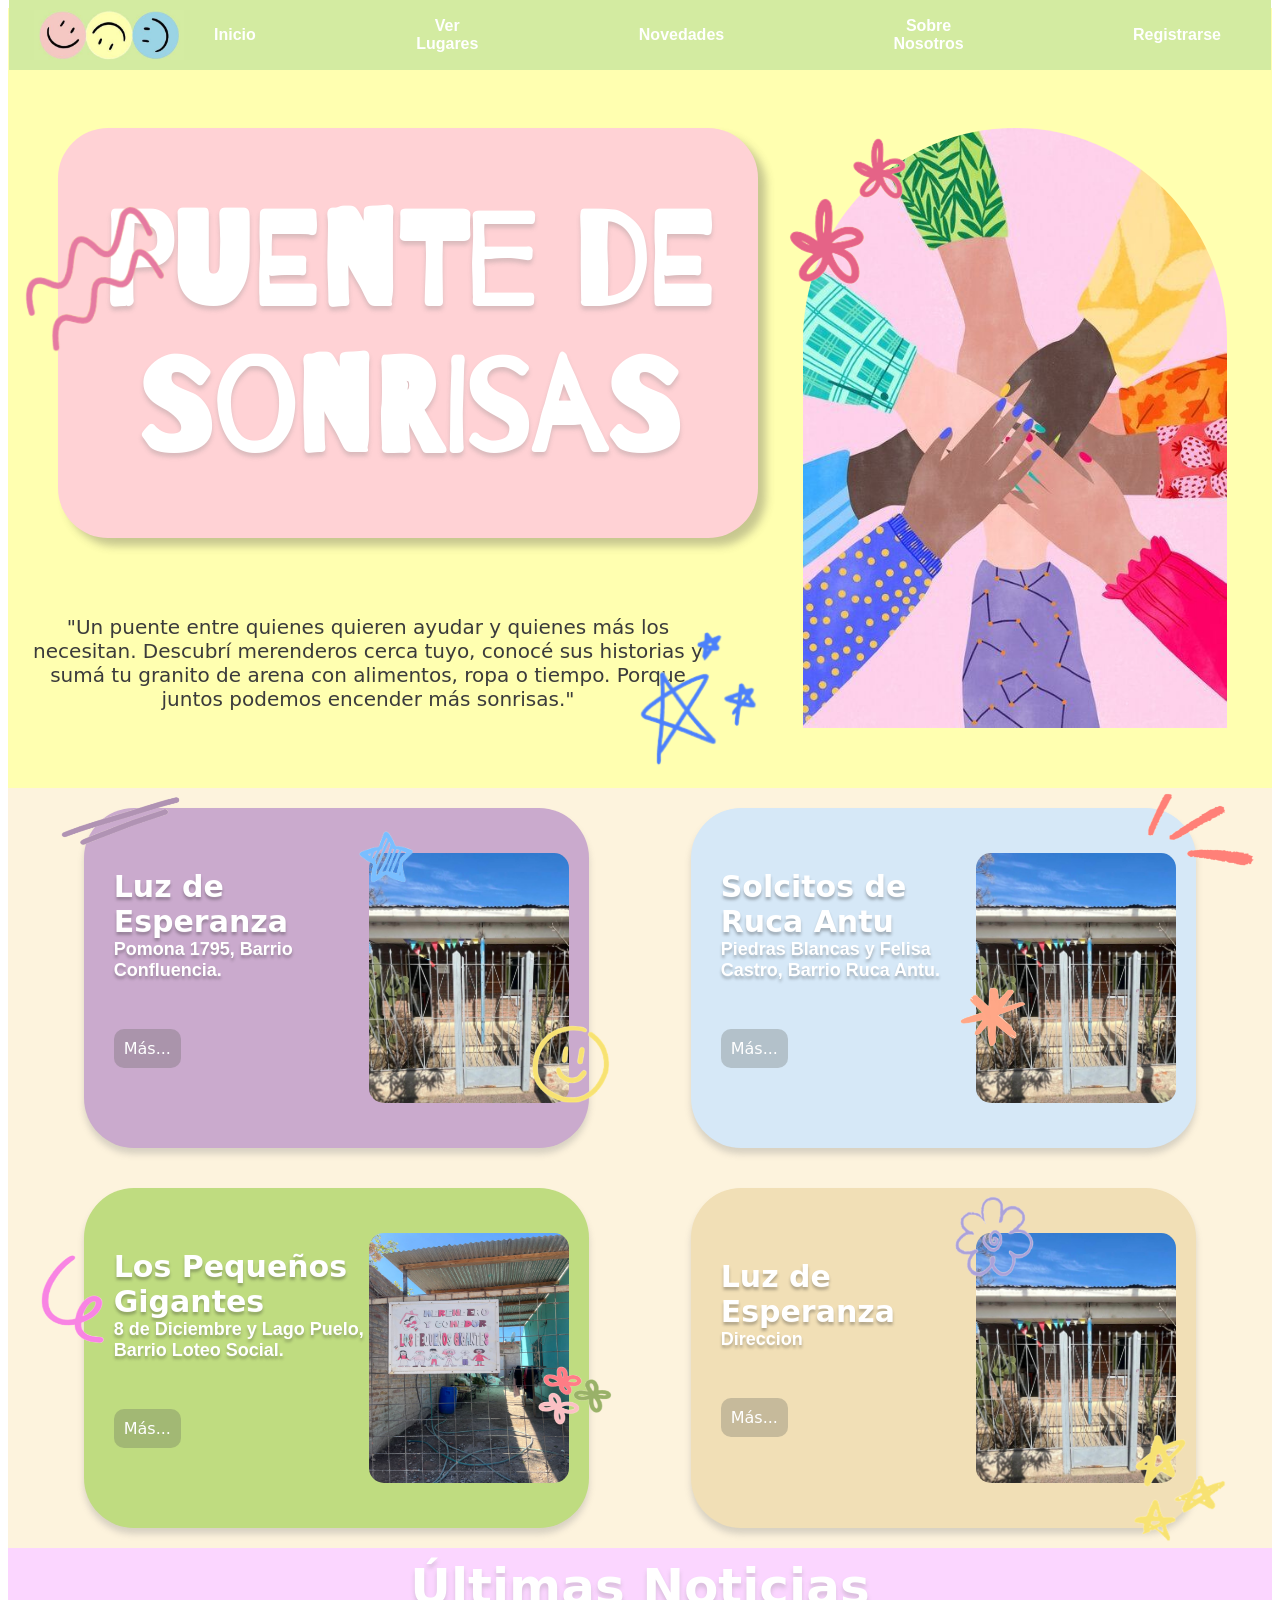
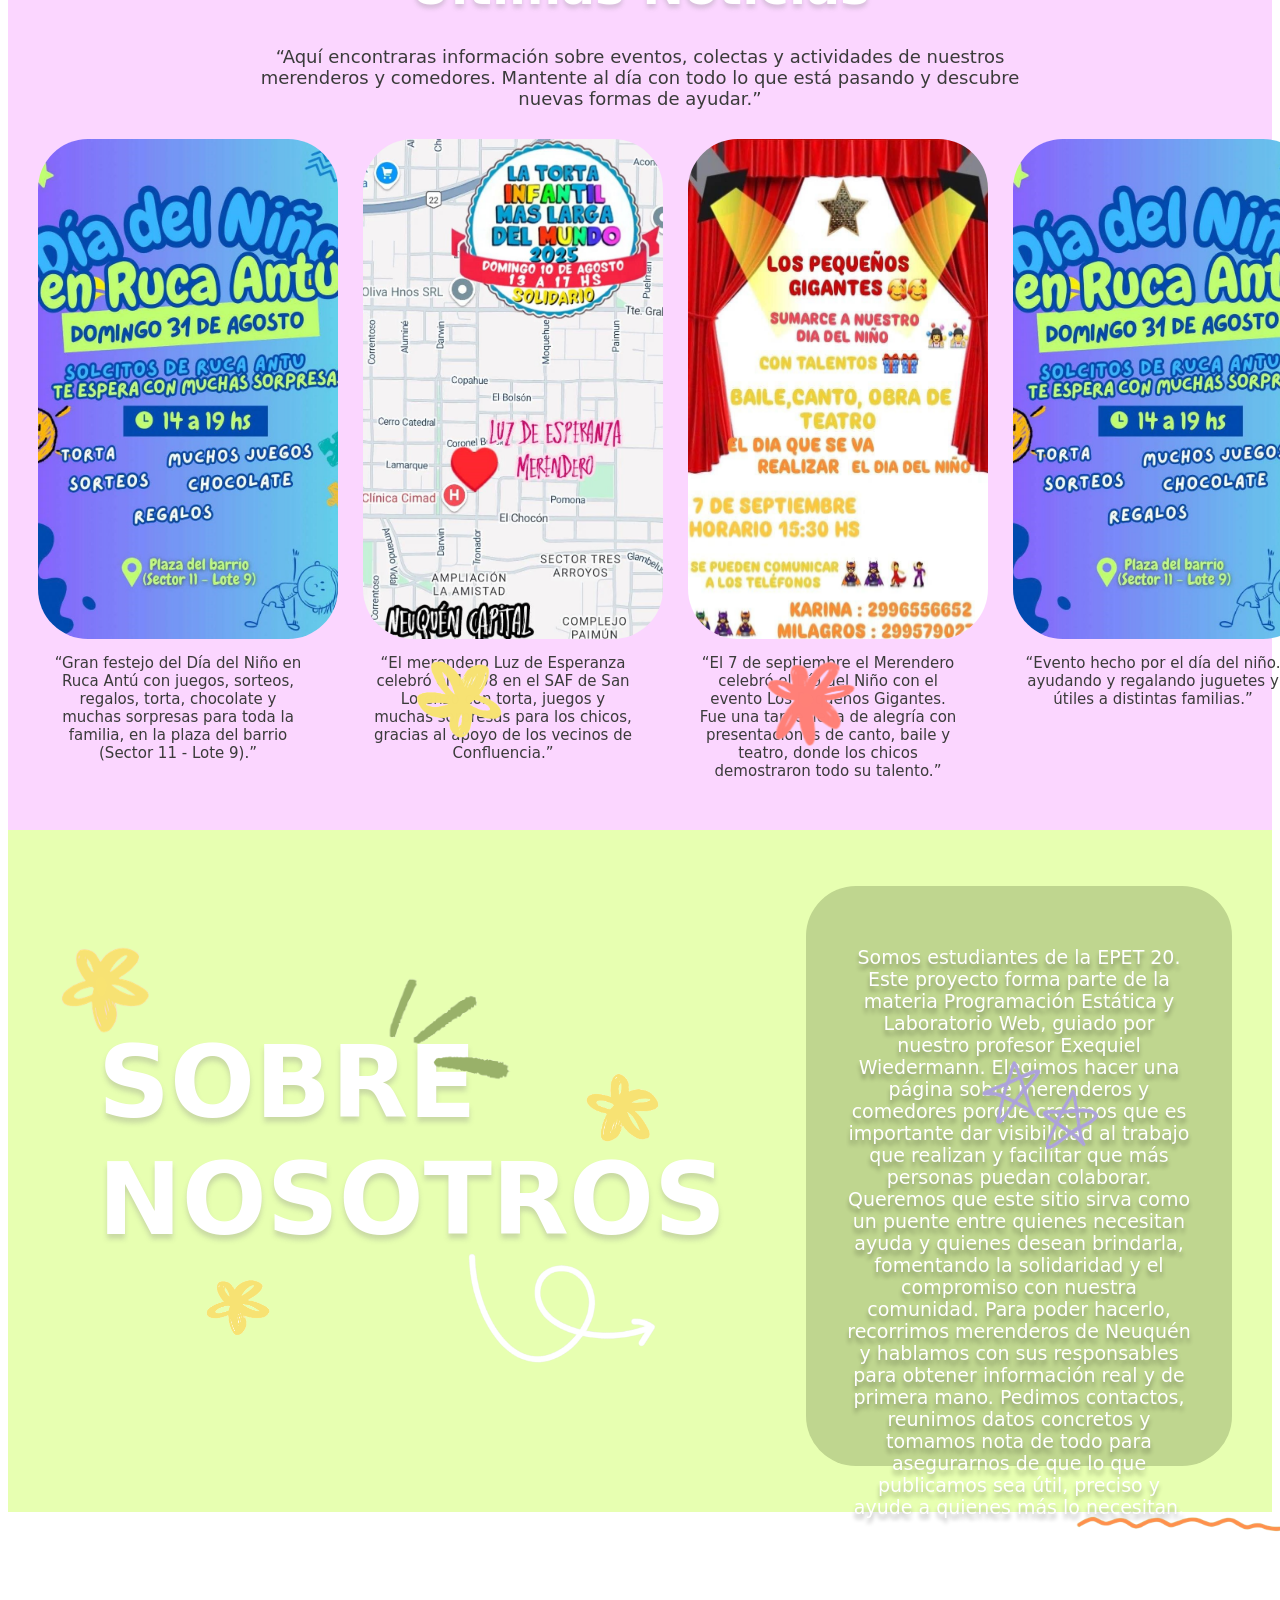
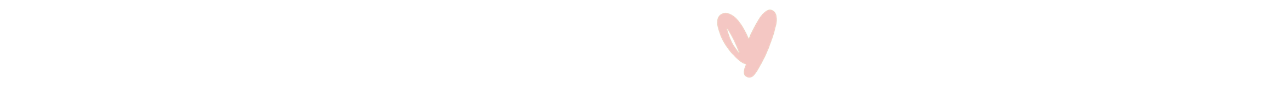
==== Index.html @ 40b87038 "Arreglo MERGING" ====
<html>
    <head>
        <title>Puente De Sonrisas</title>
        <link rel="stylesheet" href="Css/Inicio.css">
        <link href="https://fonts.googleapis.com/css2?family=Barrio&display=swap" rel="stylesheet">
    </head>
    <body>
        <section id="Fondo1"> 
                <div>
                    <img src="Imagenes/Icono_inicio_onda-rosa.png" class="deco1inicio">
                    <img src="Imagenes/Icono_inicio_estrellas-Azul.png" class="deco2inicio">
                    <img src="Imagenes/Icono_inicio_flores-Rosa.png" class="deco3inicio">
                    <img src="Imagenes/Icono_inicio_Sol.png" class="deco4inicio">
                </div>
                <div class="barranav">
                    <div class="logo"><img src="Imagenes/icono_inicio_01.jpg" alt="logo" width="150px" height="50px"></div>
                        <div class="barraLinks">
                            <a href="#Fondo1">Inicio</a>
                            <a href="#Fondo2">Ver Lugares</a>
                            <a href="#Fondo3">Novedades</a>
                            <a href="#Fondo4">Sobre Nosotros</a>
                            <a href="">Registrarse</a>
                        </div>
                </div>

                <div class="fila">
                    <div class="Columna">
                        <div class="Titulo">
                            <h1 id="Titulo">Puente de Sonrisas</h1>
                        </div>
                        <div class="DescripcionI">
                            <p id="ParrafoI">
                                "Un puente entre quienes quieren ayudar y 
                                quienes más los necesitan. Descubrí merenderos 
                                cerca tuyo, conocé sus historias y sumá tu granito de 
                                arena con alimentos, ropa o tiempo. Porque juntos podemos 
                                encender más sonrisas."  
                            </p>
                        </div>
                    </div>
                    <div class="Manos">
                        <img src="Imagenes/Img_inicio-inicio.jpg" id="InicioImg"/>
                    </div>
                </div>
            </div>
        </section>
        <section id="Fondo2">
                <img src="Imagenes/Icono_inicio_flores-Tricolor.png" id="imgCuatroflores" height="150" width="180">
                <img src="Imagenes/Icono_inicio_flor-Violeta.png" id="imgFlor" height="150" width="190">
                <img src="Imagenes/Icono_inicio_Pestaña-Rosa.png" id="imgPestaña" height="150" width="190">
                <img src="Imagenes/Icono_inicio_Rulo.png" id="imgRulo" height="150" width="190">
                <img src="Imagenes/Icono_inicio_estrellas-Amarilla.png" id="imgEstrellas" height="150" width="190">
                <img src="Imagenes/Icono_inicio_rayas-Lila.png" id="imgRayitas"  height="150" width="180">
                <img src="Imagenes/Icono_inicio_carita.png" id="imgCarita" height="150" width="200">
                <img src="Imagenes/Icono_inicio_estrella-Azul.png" id="imgEstrella" height="100" width="130">
                <img src="Imagenes/Icono_inicio_asterisco-Rosa.png" id="imgAsterisco"  height="150" width="150">
                <div class="filaA">
                    <div class="caja1">
                        <div class="texto">
                            <div class="TextVL">
                                <h2>Luz de Esperanza</h2>
                                <h3>Pomona 1795, Barrio Confluencia.</h3></br>
                            </div>
                            <div class="Btn">
                                <a href="Merendero1.html" class="BtnMas">Más...</a>
                            </div>
                        </div>

                        <div class="imagen1">
                            <img src="Imagenes/Img_Merendero1-inicio.jpg" class="ImgIn">
                        </div>
                    </div>
                    
                    <div class="caja2">
                        <div class="texto">
                            <div class="TextVL">
                                <h2>Solcitos de Ruca Antu</h2>
                                <h3>Piedras Blancas y Felisa Castro, Barrio Ruca Antu.</h3></br>
                            </div>
                            <div class="Btn">
                                <a href="Merendero2.html" class="BtnMas">Más...</a>
                            </div>
                        </div>

                        <div class="imagen2">
                            <img src="Imagenes/Img_Merendero1-inicio.jpg" class="ImgIn">
                        </div>
                    </div>
                </div>
                <div class="filaB">
                    <div class="caja3">
                        <div class="texto">
                            <div class="TextVL">
                                <h2>Los Pequeños Gigantes</h2>
                                <h3>8 de Diciembre y Lago Puelo, Barrio Loteo Social.</h3></br>
                            </div>
                            <div class="Btn">
                                <a href="Merendero3.html" class="BtnMas">Más...</a>
                            </div>
                        </div>
                        <div class="imagen3">
                            <img src="Imagenes/Img_Merendero3-inicio.jpg" class="ImgIn">
                        </div>
                    </div>
                    <div class="caja4">
                        <div class="texto">
                            <div class="TextVL">
                                <h2>Luz de Esperanza</h2>
                                <h3>Direccion</h3></br>
                            </div>
                            <div class="Btn">
                                <a href="Merendero4.html" class="BtnMas">Más...</a>
                            </div>
                        </div>
                        <div class="imagen4">
                            <img src="Imagenes/Img_Merendero1-inicio.jpg" class="ImgIn">
                        </div>
                    </div>
                </div>
            </div>
        </section>
        <section id="Fondo3">
            <div class="fondoC">
                <div>
                    <img src="Imagenes/Icono_inicio_flor-Amarilla-03.png" class="deco1NV">
                    <img src="Imagenes/Icono_inicio_flor-Rosa.png" class="deco2NV">
                </div>
                <div>
                    <h2 class="tituloC">Últimas Noticias</h2>
                </div>
                <div>
                    <p class="parrafoC">
                        “Aquí encontraras información sobre eventos, colectas y actividades
                        de nuestros merenderos y comedores. Mantente al día con todo lo que
                        está pasando y descubre nuevas formas de ayudar.”
                    </p>
                </div>
                <div class="galeriaNovedades">
                    <div>
                        <img src="Imagenes/Img_inicio_Noticias_01.jpg" class="novedadesImg">
                        <p class="descripNovedades">
                            “Gran festejo del Día del Niño en 
                            Ruca Antú con juegos, sorteos, regalos, 
                            torta, chocolate y muchas sorpresas para 
                            toda la familia, en la plaza del barrio 
                            (Sector 11 - Lote 9).”
                        </p>
                    </div>
                    <div>
                        <img src="Imagenes/Img_inicio_Noticia_02.jpg" class="novedadesImg">
                        <p class="descripNovedades">
                            “El merendero Luz de Esperanza celebró el 
                            10/08 en el SAF de San Lorenzo con torta, 
                            juegos y muchas sorpresas para los chicos, 
                            gracias al apoyo de los vecinos de Confluencia.”
                        </p>
                    </div>
                    <div>
                        <img src="Imagenes/Img_inicio_Noticia_03.jpg" class="novedadesImg">
                        <p class="descripNovedades">
                            “El 7 de septiembre el Merendero celebró el 
                            Día del Niño con el evento Los Pequeños Gigantes. 
                            Fue una tarde llena de alegría con presentaciones 
                            de canto, baile y teatro, donde los chicos 
                            demostraron todo su talento.”
                        </p>
                    </div>
                    <div>
                        <img src="Imagenes/Img_inicio_Noticias_01.jpg" class="novedadesImg">
                        <p class="descripNovedades">
                            “Evento hecho por el día del niño. 
                            ayudando y regalando juguetes y útiles a distintas familias.”
                        </p>
                    </div>
                </div>
            </div>
        </section>
        <section id="Fondo4">
            <div class="fondoD">     
                    <div>
                        <img src="Imagenes/Icono_inicio_Pestaña-Verde.png" class="decorativa1" height="100" width="100"/>
                        <img src="Imagenes/Icono_inicio_flor-Amarilla-02.png" class="decorativa2" height="90" width="90"/>
                        <img src="Imagenes/Icono_inicio_flor-Amarilla-04.png" class="decorativa3" height="100" width="100"/>
                        <h2 class="parrafoNosotros"> SOBRE NOSOTROS </h2>
                        <img src="Imagenes/Icono_inicio_flor-Amarilla.png" class="decorativa4" height="80" width="80"/>
                        <img src="Imagenes/Icono_inicio_flecha.png" class="decorativa5" height="200" width="200"/>


                    </div> 
                <div class="parrafoD"> 
                        <p class="parrafo">
                            Somos estudiantes de la EPET 20.
                            Este proyecto forma parte de la materia Programación Estática y Laboratorio Web,
                            guiado por nuestro profesor Exequiel Wiedermann.
                            Elegimos hacer una página sobre merenderos y comedores porque creemos que es importante dar visibilidad al trabajo que realizan y facilitar que más personas puedan colaborar. Queremos que este sitio sirva como un puente entre quienes necesitan ayuda y quienes desean brindarla, fomentando la solidaridad y el compromiso con nuestra comunidad.
                            Para poder hacerlo, recorrimos merenderos de Neuquén y hablamos con sus responsables para obtener información real y de primera mano. Pedimos contactos, reunimos datos concretos y tomamos nota de todo para asegurarnos de que lo que publicamos sea útil, preciso y ayude a quienes más lo necesitan.
                        </p>
                        <img src="Imagenes/Icono_inicio_onda-Naranja.png" class="decorativa7" height="90" width="90"/><!--enlace para agregar la línea naranja en formato img-->
                        <img src="Imagenes/Icono_inicio_estrellas-Lila.png" class="decorativa8" height="90" width="90"/><!--enlace para agregar una de las estrellas en formato img-->
                        <img src="Imagenes/Icono_inicio_corazon.png" class="decorativa9" height="90" width="90"/><!--enlace para agregar corazon en formato img-->

                </div>
            </div>
        </section>
        
    </body>
</html>
---- Css/Inicio.css ----
html{
    scroll-behavior: smooth;
}

/*Página 1*/
#fondo1{
    margin: auto;
    background-color:#FFFFB0;
    padding-top: 120px;
}

.barranav{
    background-color: rgb(211, 235, 161);
    display: flex;
    justify-content: space-between;
    padding: 10px 50px 10px 25px;
    margin-bottom: 30px;
 

    position:fixed;
    top: 0px;
    right: 9px;
    left: 9px;
    z-index: 100;
}

.barraLinks{
    display: flex;
    gap: 150px;
    align-items: center;
}

.barraLinks a{
    text-align: center;
    text-decoration: none;
    color: white;
    font-family:Arial, Helvetica, sans-serif;
    font-weight: bold;
}

.logo{
    padding-right: 30px;
}

.fila{
    display: flex;
}

.columna{
    display:grid;
    margin-bottom: 50px;
}

.Titulo{
    background-color: #ffd2d5;
    width:700px;
    height: 400px;
    border-radius: 50px;
    padding-top: 10px;
    display: flex;
    align-items: center;
    margin-left: 50px ;
    font-family: 'Barrio', cursive;
    box-shadow: 8px 8px 8px rgba(68, 68, 68, 0.3);
}

#Titulo{
    font-size: 130px;
    text-align:  center;
    color: white;
    text-shadow: 0 4px 4px rgba(134, 133, 133, 0.3);
}

#ParrafoI{
    font-size: 20px;
    width: 700px;
    margin-left: 10px ;
    padding-top: 50px;
    text-align: center;
    color: #3b3b3b;
    font-family: system-ui, -apple-system, BlinkMacSystemFont, 'Segoe UI', Roboto, Oxygen, Ubuntu, Cantarell, 'Open Sans', 'Helvetica Neue', sans-serif;
}

.Manos{
    margin: auto;
    margin-bottom: 60px;
}

#InicioImg{
    width: auto;
    height: 600px;
    border-radius: 500px 500px 0px 0px;
}


.deco1inicio{
    margin: 0 auto;
    position: absolute;
    bottom: 60%;
    right: 86%;
    width: 180px;
    height: 160px;
}

.deco2inicio{
    margin: 0 auto;
    position: absolute;
    top: 70%;
    left: 48%;
    width: 160px;
    height: 140px;
}

.deco3inicio{
    margin: 0 auto;
    position: absolute;
    left: 60%;
}

.deco4inicio{
    margin: 0 auto;
    position: absolute;
    top: 100%;
    left: 85%;
}

/*Página 2*/

#fondo2{
    margin: auto;
    position: relative;
    background-color:#fdf3dd;
}

.filaA,.filaB{
    margin: auto;
    display: flex;
    gap: 50px;
    padding:20px 50px 20px 50px;
    justify-content: center;
}

.caja1,.caja2,.caja3,.caja4{
    margin: auto;
    width: 40%;
    height: 300px;
    border-radius: 50px;
    display: flex;
    justify-content: space-between;
    align-items: center;
    padding: 20px;
    box-shadow: 0 6px 6px rgba(134, 133, 133, 0.3);
    transition: all 0.3s ease;
}

.caja1:hover,.caja2:hover,.caja3:hover,.caja4:hover{
    transform: scale(1.1)
}

.caja1{
    margin: auto;
    background-color: #CAAACD;
}
.caja2{
    margin: auto;
    background-color: #D6E8F7;
}
.caja3{
    margin: auto;
    background-color: #BFDC80;
}
.caja4{
    margin: auto;
    background-color: #F1DFB6;
}

.texto{
    margin: auto;
    font-size: 20px;
    color: white;
    text-align: left;
    padding-left: 10px;
}

.TextVL{
    margin: auto;
    padding-bottom: 35px;
    text-shadow: 0 3px 3px rgba(34, 34, 34, 0.3);
}

.BtnMas{
    margin: auto;
    background-color:#5b5e5548;
    border-radius: 10px;
    text-decoration: none;
    color: white;
    padding: 10px;
    font-family: system-ui, -apple-system, BlinkMacSystemFont, 'Segoe UI', Roboto, Oxygen, Ubuntu, Cantarell, 'Open Sans', 'Helvetica Neue', sans-serif;
    font-size: 16px;
    transition: box-shadow 0.3s ease;
}

.BtnMas:hover{
    box-shadow: 0px 4px 6px rgba(0, 0, 0, 0.4);
}

.Btn{
    margin: auto;
    padding-bottom: 30px;
}

.ImgIn{
    margin: auto;
    width: 200px;
    height: 250px;
    border-radius: 15px;
}

#imgCuatroflores{
    margin: 0 auto;
    position: absolute;
    z-index: 4;
    top: 80%;
    left: 45%;
    transform: translate(-50%, -50%);
    width: 15%;
}

#imgFlor{
    margin: 0 auto;
    position: absolute;
    z-index: 4;
    top: 60%;
    left: 78%;
    transform: translate(-50%, -50%);
    width: 15%;
}

#imgPestaña{
    margin: 0 auto;
    position: absolute;
    z-index: 4;
    left: 94%;
    bottom: 75%;
    transform: translate(-50%, -50%);
    width: 15%;
}

#imgRulo{
    margin: 0 auto;
    position: absolute;
    z-index: 4;
    top: 67%;
    right: 80%;
    transform: translate(-50%, -50%);
    width: 15%;
}

#imgEstrellas{
    margin: 0 auto;
    position: absolute;
    z-index: 4;
    top: 93%;
    left: 93%;
    transform: translate(-50%, -50%);
    width: 15%;
}

#imgRayitas{
    margin: 0 auto;
    position: absolute;
    z-index: 4;
    bottom: 75%;
    left: 9%;
    transform: translate(-50%, -50%);
    width: 15%;
}

#imgCarita{
    margin: 0 auto;
    position: absolute;
    z-index: 4;
    top: 37%;
    left: 45%;
    transform: translate(-50%, -50%);
    width: 15%;
}

#imgEstrella{
    margin: 0 auto;
    position: absolute;
    z-index: 4;
    bottom: 77%;
    left: 30%;
    transform: translate(-50%, -50%);
    width: 11%;
}

#imgAsterisco{
    margin: 0 auto;
    position: absolute;
    z-index: 4;
    top: 30%;
    right: 9%;
    transform: translate(-50%, -50%);
    width: 13%;
}

/*Página 3*/
.fondoC{
    margin: auto;
    background-color: #fbd6ff;
    padding: 10px;
}

.tituloC{
    text-align: center;
    color: white;
    font-size: 50px;
    font-family: system-ui, -apple-system, BlinkMacSystemFont, 'Segoe UI', Roboto, Oxygen, Ubuntu, Cantarell, 'Open Sans', 'Helvetica Neue', sans-serif;
    z-index: 2;
    position: relative;
    text-shadow: 0 4px 4px rgba(134, 133, 133, 0.3);
}

.parrafoC{
    text-align: center;
    color: #3b3b3b;
    font-size: 18px;
    font-family: system-ui, -apple-system, BlinkMacSystemFont, 'Segoe UI', Roboto, Oxygen, Ubuntu, Cantarell, 'Open Sans', 'Helvetica Neue', sans-serif;
    margin: 30px;
    padding-left: 200px;
    padding-right: 200px;
}

.galeriaNovedades{
    display: flex;
    padding-left: 20px;
    padding-right: 20px;
    gap: 25px;
}

.novedadesImg{
    width: 300px;
    height: 500px;
    border-radius: 50px;
    right: 300px;
}

.descripNovedades{
    text-align: center;
    color:#3b3b3b;
    font-size: 15px;
    font-family: system-ui, -apple-system, BlinkMacSystemFont, 'Segoe UI', Roboto, Oxygen, Ubuntu, Cantarell, 'Open Sans', 'Helvetica Neue', sans-serif;
    padding-right: 30px;
    padding-left: 10px;
    margin-bottom: 40px;
}

.deco1NV{
    margin: 0 auto;
    position:absolute;
    z-index: 1;
    top: 255%;
    left: 36%;
    transform: translate(-50%, -50%);
    width: 11%;
    height: auto;
}
.deco2NV{
    margin: 0 auto;
    position:absolute;
    left: 63%;
    top: 256%;
    transform: translate(-50%, -50%);
    width: 9%;
    height: auto;
}

/*Fondo 4*/

.fondoD {
    margin: auto;
    background-color: #e7ffb1;
    padding-left: 90px;
    padding-top: 10px;
    display: flex;
    align-items: center;

}

h2{
    margin: auto;
    font-family: system-ui, -apple-system, BlinkMacSystemFont, 'Segoe UI', Roboto, Oxygen, Ubuntu, Cantarell, 'Open Sans', 'Helvetica Neue', sans-serif;
}

h3{
    margin: auto;
    font-family: Arial, Helvetica, sans-serif;   
    font-size: 18px;
}

.parrafoD {
    margin: auto;
    color: white;
    background-color: #bfd68f;
    width:700px;
    height: 500px;
    border-radius: 50px;
    margin: 40px 40px 40px 80px;
    padding: 10px  40px 70px 40px;
    
}

.parrafo{
    font-size: 19px;
    text-align:center;
    margin: auto;
    margin-top: 50px;
    font-family: system-ui, -apple-system, BlinkMacSystemFont, 'Segoe UI', Roboto, Oxygen, Ubuntu, Cantarell, 'Open Sans', 'Helvetica Neue', sans-serif;
    text-shadow: 0 5px 4px rgba(5, 5, 5, 0.3);
}
.parrafoNosotros{
    margin: auto;
    color:white;
    font-family: system-ui, -apple-system, BlinkMacSystemFont, 'Segoe UI', Roboto, Oxygen, Ubuntu, Cantarell, 'Open Sans', 'Helvetica Neue', sans-serif;
    font-size: 100px;
    text-shadow: 0 5px 5px rgba(134, 133, 133, 0.3);
}
.decorativa1{
    margin: 0 auto;
    position: relative;
    width: 180px;
    height: 180px;
    top: 100px;
    left: 260px;
}
.decorativa2{
    margin: 0 auto;
    position: relative;
    top:150px;
    left: 280px;
    width: 120px;
    height: 120px;
}
.decorativa3{
    margin: 0 auto;
    position: relative;
    top: 20px;
    right: 350px;
}
.decorativa4{
    margin: 0 auto;
    position: relative;
    bottom:150px;
    left: 90px;
    width: 100px;
    height: 100px;
}
.decorativa5{
    margin: 0  auto;
    position: relative;
    bottom:60px;
    left: 230px;
    width: 250px;
    height: 250px;
}
.decorativa7{
    margin: 0 auto;
    position: relative;
    bottom: 5%;
    left: 65%;
    width: 220px;
    height: 60px;
}
.decorativa8{
    margin: 0 auto;
    position: relative;
    bottom: 105%;
    left: 38%;
    width: 128px;
    height: 110px;
}
.decorativa9{
    margin: 0 auto;
    position: relative;
    bottom: 1%;
    right: 78%;
    width: 80px;
    height: 80px;
}
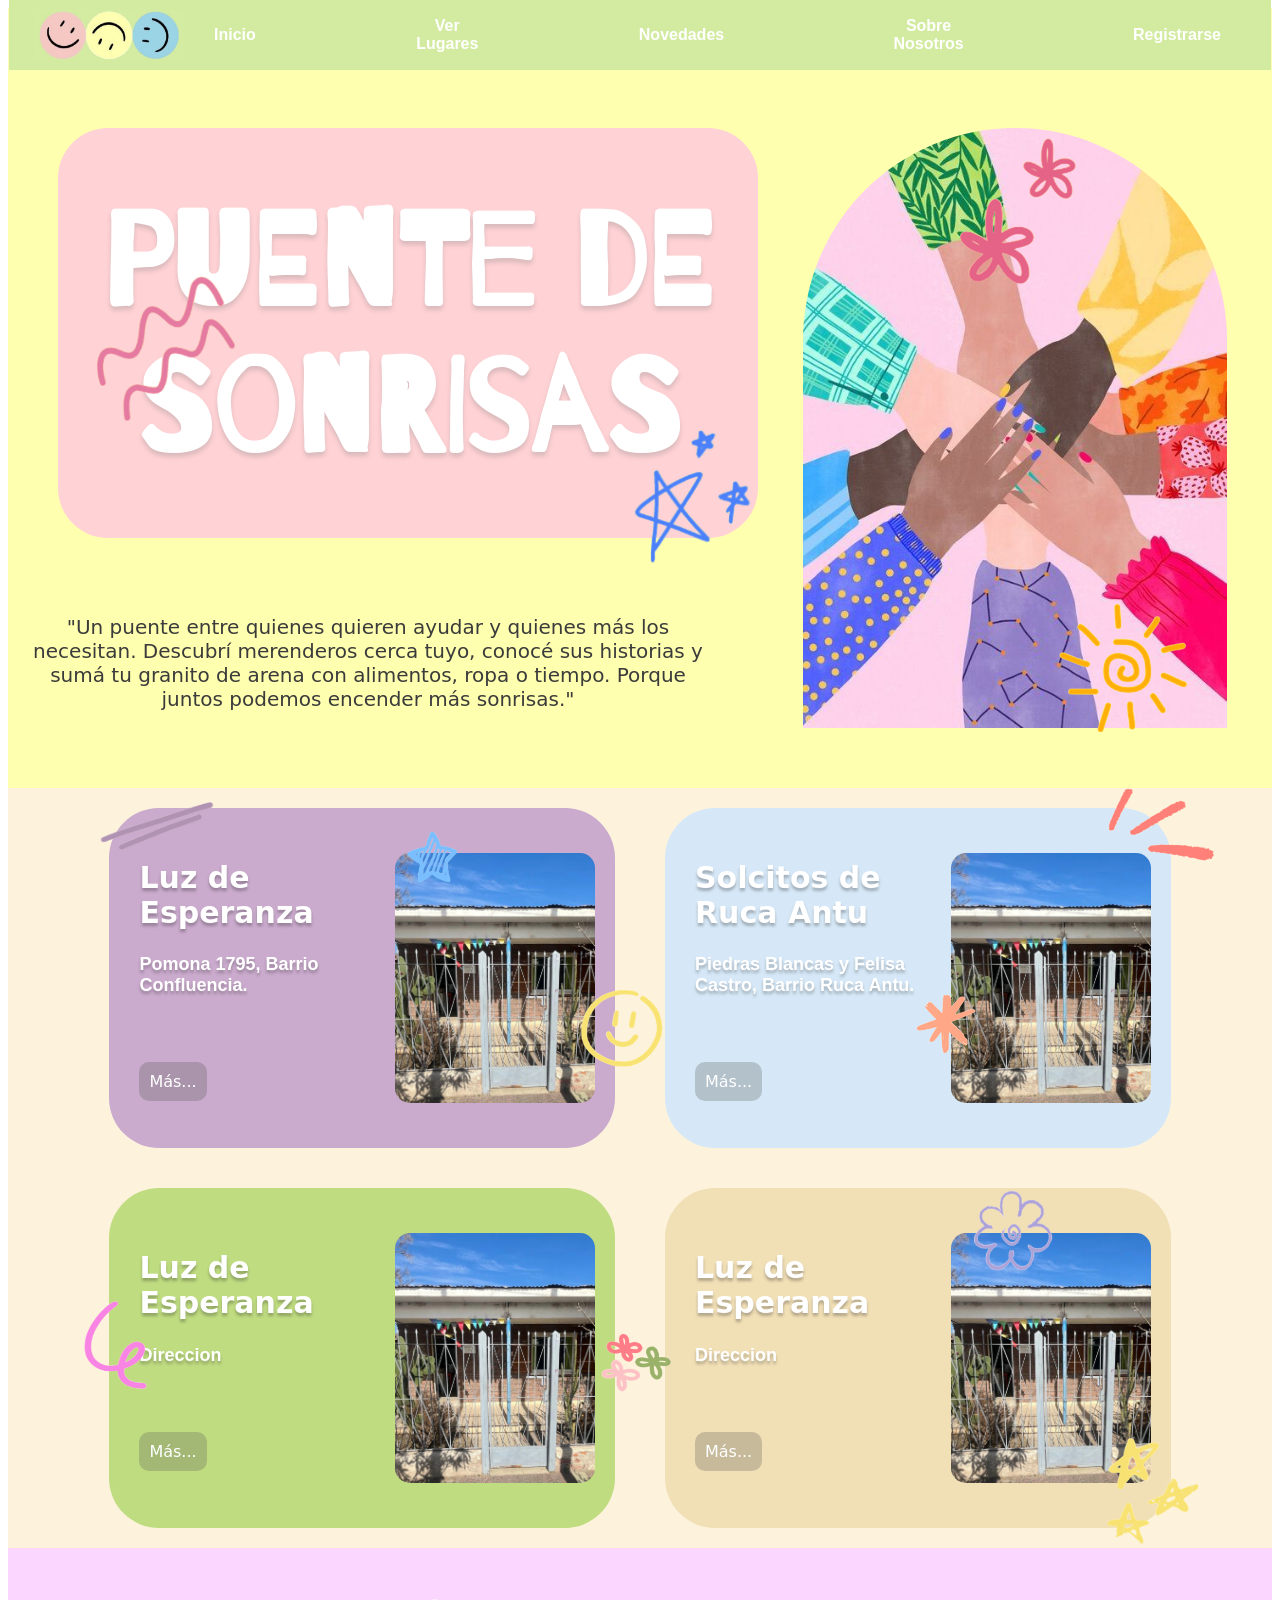
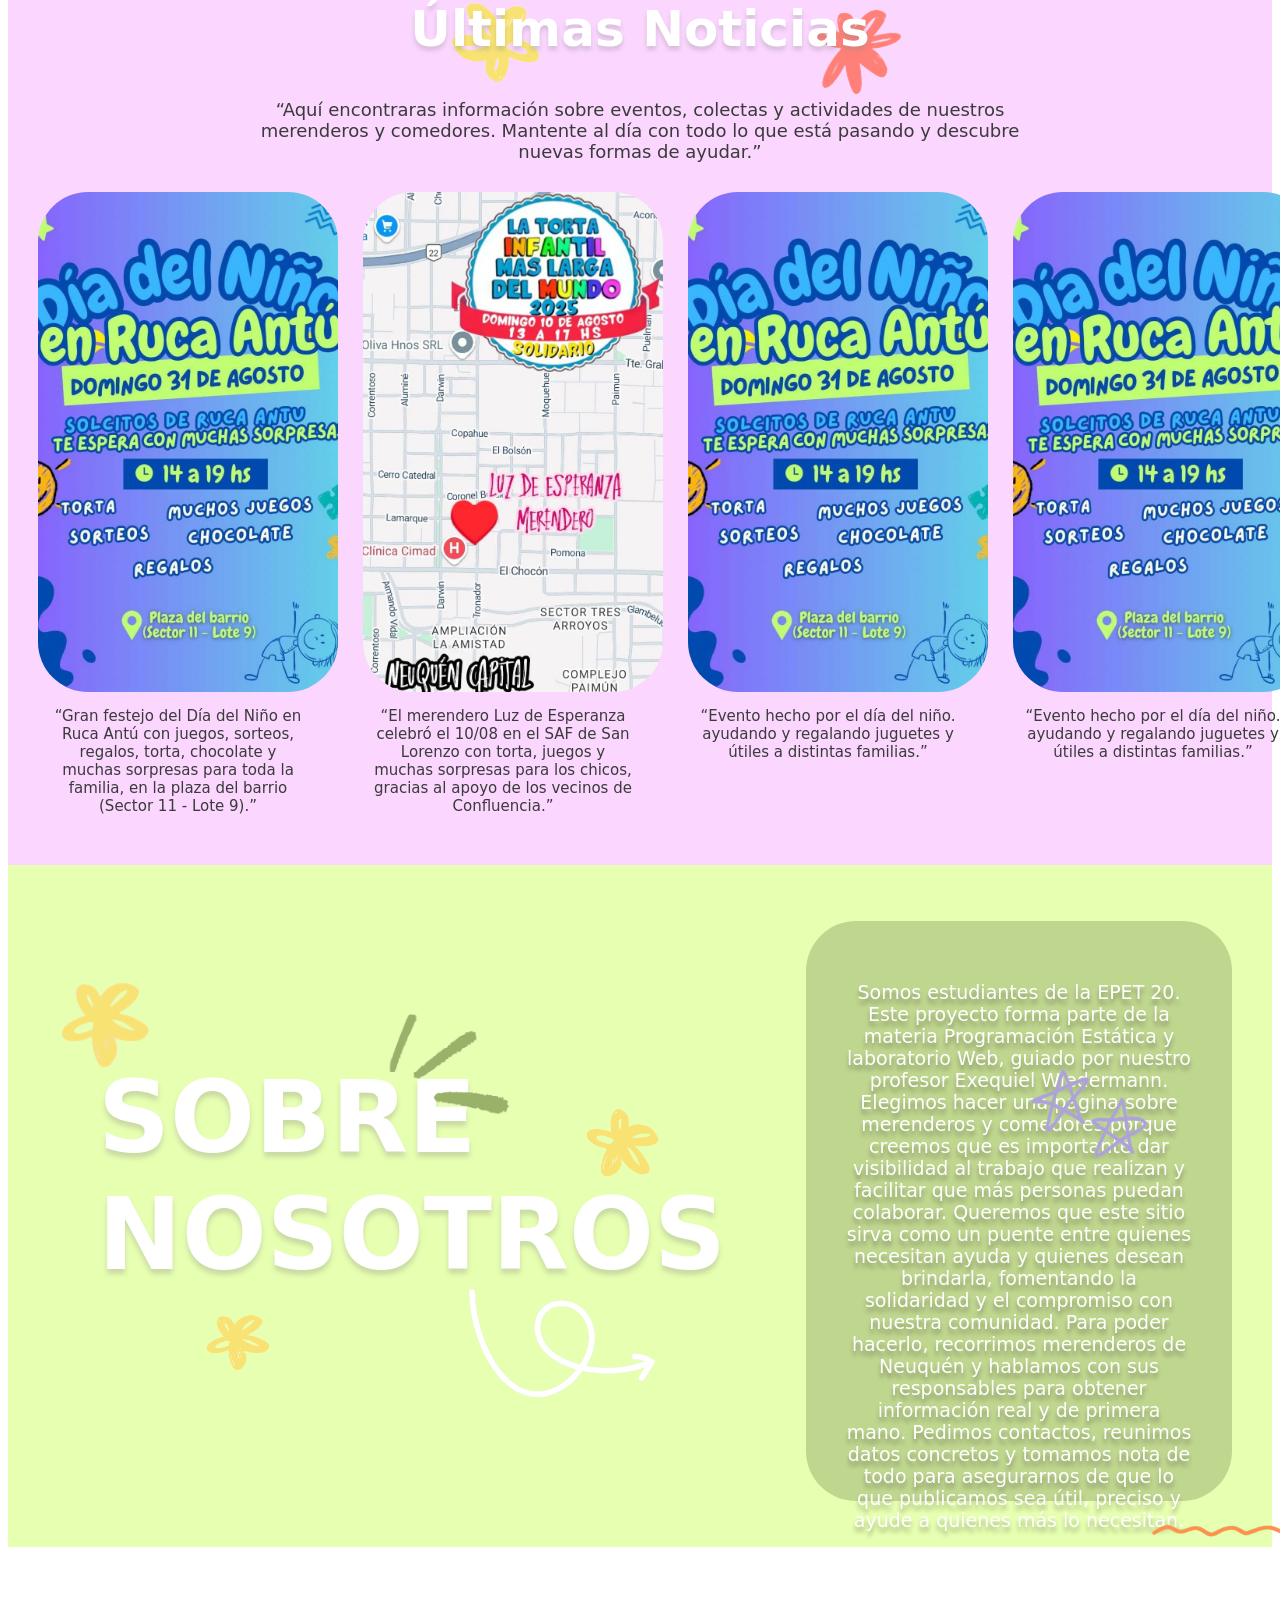
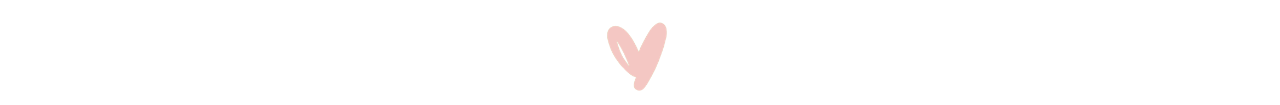
==== commit e4b83e5e: "Cambio enlace y nombre de arcivo css" ====
--- a/Index.html
+++ b/Index.html
@@ -1,7 +1,7 @@
 <html>
     <head>
         <title>Puente De Sonrisas</title>
-        <link rel="stylesheet" href="Css/Inicio.css">
+        <link rel="stylesheet" href="Css/estilo.css">
         <link href="https://fonts.googleapis.com/css2?family=Barrio&display=swap" rel="stylesheet">
     </head>
     <body>
@@ -91,15 +91,15 @@
                     <div class="caja3">
                         <div class="texto">
                             <div class="TextVL">
-                                <h2>Los Pequeños Gigantes</h2>
-                                <h3>8 de Diciembre y Lago Puelo, Barrio Loteo Social.</h3></br>
+                                <h2>Luz de Esperanza</h2>
+                                <h3>Direccion</h3></br>
                             </div>
                             <div class="Btn">
                                 <a href="Merendero3.html" class="BtnMas">Más...</a>
                             </div>
                         </div>
                         <div class="imagen3">
-                            <img src="Imagenes/Img_Merendero3-inicio.jpg" class="ImgIn">
+                            <img src="Imagenes/Img_Merendero1-inicio.jpg" class="ImgIn">
                         </div>
                     </div>
                     <div class="caja4">
@@ -149,20 +149,14 @@
                     <div>
                         <img src="Imagenes/Img_inicio_Noticia_02.jpg" class="novedadesImg">
                         <p class="descripNovedades">
-                            “El merendero Luz de Esperanza celebró el 
-                            10/08 en el SAF de San Lorenzo con torta, 
-                            juegos y muchas sorpresas para los chicos, 
-                            gracias al apoyo de los vecinos de Confluencia.”
-                        </p>
-                    </div>
-                    <div>
-                        <img src="Imagenes/Img_inicio_Noticia_03.jpg" class="novedadesImg">
-                        <p class="descripNovedades">
-                            “El 7 de septiembre el Merendero celebró el 
-                            Día del Niño con el evento Los Pequeños Gigantes. 
-                            Fue una tarde llena de alegría con presentaciones 
-                            de canto, baile y teatro, donde los chicos 
-                            demostraron todo su talento.”
+                            “El merendero Luz de Esperanza celebró el 10/08 en el SAF de San Lorenzo con torta, juegos y muchas sorpresas para los chicos, gracias al apoyo de los vecinos de Confluencia.”
+                        </p>
+                    </div>
+                    <div>
+                        <img src="Imagenes/Img_inicio_Noticias_01.jpg" class="novedadesImg">
+                        <p class="descripNovedades">
+                            “Evento hecho por el día del niño. 
+                            ayudando y regalando juguetes y útiles a distintas familias.”
                         </p>
                     </div>
                     <div>
@@ -190,7 +184,7 @@
                 <div class="parrafoD"> 
                         <p class="parrafo">
                             Somos estudiantes de la EPET 20.
-                            Este proyecto forma parte de la materia Programación Estática y Laboratorio Web,
+                            Este proyecto forma parte de la materia Programación Estática y laboratorio Web,
                             guiado por nuestro profesor Exequiel Wiedermann.
                             Elegimos hacer una página sobre merenderos y comedores porque creemos que es importante dar visibilidad al trabajo que realizan y facilitar que más personas puedan colaborar. Queremos que este sitio sirva como un puente entre quienes necesitan ayuda y quienes desean brindarla, fomentando la solidaridad y el compromiso con nuestra comunidad.
                             Para poder hacerlo, recorrimos merenderos de Neuquén y hablamos con sus responsables para obtener información real y de primera mano. Pedimos contactos, reunimos datos concretos y tomamos nota de todo para asegurarnos de que lo que publicamos sea útil, preciso y ayude a quienes más lo necesitan.
--- a/Css/estilo.css
+++ b/Css/estilo.css
@@ -0,0 +1,443 @@
+html{
+    scroll-behavior: smooth;
+}
+
+/*Página 1*/
+#fondo1{
+    margin: auto;
+    background-color:#FFFFB0;
+    padding-top: 120px;
+}
+
+.barranav{
+    background-color: rgb(211, 235, 161);
+    display: flex;
+    justify-content: space-between;
+    padding: 10px 50px 10px 25px;
+    margin-bottom: 30px;
+ 
+
+    position:fixed;
+    top: 0px;
+    right: 9px;
+    left: 9px;
+    z-index: 100;
+}
+
+.barraLinks{
+    display: flex;
+    gap: 150px;
+    align-items: center;
+}
+
+.barraLinks a{
+    text-align: center;
+    text-decoration: none;
+    color: white;
+    font-family:Arial, Helvetica, sans-serif;
+    font-weight: bold;
+}
+
+.logo{
+    padding-right: 30px;
+}
+
+.fila{
+    display: flex;
+}
+
+.columna{
+    display:grid;
+    margin-bottom: 50px;
+}
+
+.Titulo{
+    background-color: #ffd2d5;
+    width:700px;
+    height: 400px;
+    border-radius: 50px;
+    padding-top: 10px;
+    display: flex;
+    align-items: center;
+    margin-left: 50px ;
+    font-family: 'Barrio', cursive;
+}
+
+#Titulo{
+    font-size: 130px;
+    text-align:  center;
+    color: white;
+    text-shadow: 0 4px 4px rgba(134, 133, 133, 0.3);
+}
+
+#ParrafoI{
+    font-size: 20px;
+    width: 700px;
+    margin-left: 10px ;
+    padding-top: 50px;
+    text-align: center;
+    color: #3b3b3b;
+    font-family: system-ui, -apple-system, BlinkMacSystemFont, 'Segoe UI', Roboto, Oxygen, Ubuntu, Cantarell, 'Open Sans', 'Helvetica Neue', sans-serif;
+}
+
+.Manos{
+    margin: auto;
+    margin-bottom: 60px;
+}
+
+#InicioImg{
+    width: auto;
+    height: 600px;
+    border-radius: 500px 500px 0px 0px;
+}
+
+
+.deco1inicio{
+    position: absolute;
+    bottom: 470px;
+    right: 1030px;
+    width: 180px;
+    height: 160px;
+}
+
+.deco2inicio{
+    position: absolute;
+    padding-top: 300px;
+    padding-left: 600px;
+    width: 160px;
+    height: 140px;
+}
+
+.deco3inicio{
+    position: absolute;
+    padding-left: 930px;
+}
+
+.deco4inicio{
+    position: absolute;
+    padding-top: 470px;
+    padding-left: 1030px;
+}
+
+/*Página 2*/
+
+#fondo2{
+    position: relative;
+    background-color:#fdf3dd;
+}
+
+.filaA,.filaB{
+    display: flex;
+    gap: 50px;
+    padding:20px 50px 20px 50px;
+    justify-content: center;
+}
+
+.caja1,.caja2,.caja3,.caja4{
+    width: 40%;
+    height: 300px;
+    border-radius: 50px;
+    display: flex;
+    justify-content: space-between;
+    align-items: center;
+    padding: 20px;
+}
+
+.caja1:hover,.caja2:hover,.caja3:hover,.caja4:hover{
+    transform: scale(1.1)
+}
+
+.caja1{
+    background-color: #CAAACD;
+}
+.caja2{
+    background-color: #D6E8F7;
+}
+.caja3{
+    background-color: #BFDC80;
+}
+.caja4{
+    background-color: #F1DFB6;
+}
+
+.texto{
+    font-size: 20px;
+    color: white;
+    text-align: left;
+    padding-left: 10px;
+}
+
+.TextVL{
+    padding-bottom: 35px;
+    text-shadow: 0 3px 3px rgba(34, 34, 34, 0.3);
+}
+
+.BtnMas{
+    background-color:#5b5e5548;
+    border-radius: 10px;
+    text-decoration: none;
+    color: white;
+    padding: 10px;
+    font-family: system-ui, -apple-system, BlinkMacSystemFont, 'Segoe UI', Roboto, Oxygen, Ubuntu, Cantarell, 'Open Sans', 'Helvetica Neue', sans-serif;
+    font-size: 16px;
+}
+
+.Btn{
+    padding-bottom: 30px;
+}
+
+.ImgIn{
+    width: 200px;
+    height: 250px;
+    border-radius: 15px;
+}
+
+#imgCuatroflores{
+    margin: auto;
+    position: absolute;
+    z-index: 4;
+    top: 500px;
+    left: 540px;
+}
+
+#imgFlor{
+    margin: auto;
+    position: absolute;
+    z-index: 4;
+    top: 375px;
+    left: 910px;
+}
+
+#imgPestaña{
+    margin: auto;
+    position: absolute;
+    z-index: 4;
+    right: 20px;
+    bottom: 650px;
+}
+
+#imgRulo{
+    margin: auto;
+    position: absolute;
+    z-index: 4;
+    top: 480px;
+    left: 11px;
+}
+
+#imgEstrellas{
+    margin: auto;
+    position: absolute;
+    z-index: 4;
+    top: 635px;
+    right: 20px;
+}
+
+#imgRayitas{
+    margin: auto;
+    position: absolute;
+    z-index: 4;
+    bottom: 640px;
+    left: 60px;
+}
+
+#imgCarita{
+    margin: auto;
+    position: absolute;
+    z-index: 4;
+    top: 170px;
+    left: 520px;
+}
+
+#imgEstrella{
+    margin: auto;
+    position: absolute;
+    z-index: 4;
+    bottom: 635px;
+    left: 360px;
+}
+
+#imgAsterisco{
+    margin: auto;
+    position: absolute;
+    z-index: 4;
+    top: 160px;
+    right: 250px;
+}
+
+/*Página 3*/
+.fondoC{
+    margin: auto;
+    background-color: #fbd6ff;
+    padding: 10px;
+}
+
+.tituloC{
+    text-align: center;
+    color: white;
+    font-size: 50px;
+    font-family: system-ui, -apple-system, BlinkMacSystemFont, 'Segoe UI', Roboto, Oxygen, Ubuntu, Cantarell, 'Open Sans', 'Helvetica Neue', sans-serif;
+    z-index: 2;
+    position: relative;
+    text-shadow: 0 4px 4px rgba(134, 133, 133, 0.3);
+}
+
+.parrafoC{
+    text-align: center;
+    color: #3b3b3b;
+    font-size: 18px;
+    font-family: system-ui, -apple-system, BlinkMacSystemFont, 'Segoe UI', Roboto, Oxygen, Ubuntu, Cantarell, 'Open Sans', 'Helvetica Neue', sans-serif;
+    margin: 30px;
+    padding-left: 200px;
+    padding-right: 200px;
+}
+
+.galeriaNovedades{
+    display: flex;
+    padding-left: 20px;
+    padding-right: 20px;
+    gap: 25px;
+}
+
+.novedadesImg{
+    width: 300px;
+    height: 500px;
+    border-radius: 50px;
+    right: 300px;
+}
+
+.descripNovedades{
+    text-align: center;
+    color:#3b3b3b;
+    font-size: 15px;
+    font-family: system-ui, -apple-system, BlinkMacSystemFont, 'Segoe UI', Roboto, Oxygen, Ubuntu, Cantarell, 'Open Sans', 'Helvetica Neue', sans-serif;
+    padding-right: 30px;
+    padding-left: 10px;
+    margin-bottom: 40px;
+}
+
+.deco1NV{
+    position:absolute;
+    margin: auto;
+    left: 425px;
+    z-index: 1;
+    top: 1565px;
+    width: 145px;
+    height: 145px;
+}
+.deco2NV{
+    position:absolute;
+    margin: auto;
+    left: 795px;
+    top: 1605px;
+}
+
+/*Fondo 4*/
+
+.fondoD {
+    background-color: #e7ffb1;
+    padding-left: 90px;
+    padding-top: 10px;
+    display: flex;
+    align-items: center;
+
+}
+
+h2{
+    font-family: system-ui, -apple-system, BlinkMacSystemFont, 'Segoe UI', Roboto, Oxygen, Ubuntu, Cantarell, 'Open Sans', 'Helvetica Neue', sans-serif;
+}
+
+h3{
+    font-family: Arial, Helvetica, sans-serif;   
+    font-size: 18px;
+}
+
+.parrafoD {
+    color: white;
+    background-color: #bfd68f;
+    width:700px;
+    height: 500px;
+    border-radius: 50px;
+    margin: 40px 40px 40px 80px;
+    padding: 10px  40px 70px 40px;
+    
+}
+
+.parrafo{
+    font-size: 19px;
+    text-align:center;
+    margin: auto;
+    margin-top: 50px;
+    font-family: system-ui, -apple-system, BlinkMacSystemFont, 'Segoe UI', Roboto, Oxygen, Ubuntu, Cantarell, 'Open Sans', 'Helvetica Neue', sans-serif;
+    text-shadow: 0 5px 4px rgba(5, 5, 5, 0.3);
+}
+.parrafoNosotros{
+    margin: auto;
+    color:white;
+    font-family: system-ui, -apple-system, BlinkMacSystemFont, 'Segoe UI', Roboto, Oxygen, Ubuntu, Cantarell, 'Open Sans', 'Helvetica Neue', sans-serif;
+    font-size: 100px;
+    text-shadow: 0 5px 5px rgba(134, 133, 133, 0.3);
+}
+.decorativa1{
+    margin: auto;
+    position: relative;
+    width: 180px;
+    height: 180px;
+    top: 100px;
+    left: 260px;
+}
+.decorativa2{
+    margin: auto;
+    position: relative;
+    top:150px;
+    left: 280px;
+    width: 120px;
+    height: 120px;
+}
+.decorativa3{
+    margin: auto;
+    position: relative;
+    top: 20px;
+    right: 350px;
+}
+.decorativa4{
+    margin: auto;
+    position: relative;
+    bottom:150px;
+    left: 90px;
+    width: 100px;
+    height: 100px;
+}
+.decorativa5{
+    margin: auto;
+    position: relative;
+    bottom:60px;
+    left: 230px;
+    width: 250px;
+    height: 250px;
+}
+.decorativa7{
+    margin: auto;
+    position: relative;
+    bottom: 30px;
+    left: 300px;
+    width: 220px;
+    height: 60px;
+}
+.decorativa8{
+    margin: auto;
+    position: relative;
+    bottom: 530px;
+    left: 180px;
+    width: 128px;
+    height: 110px;
+}
+.decorativa9{
+    margin: auto;
+    position: relative;
+    bottom:5px;
+    right: 380px;
+    width: 80px;
+    height: 80px;
+}
+
+
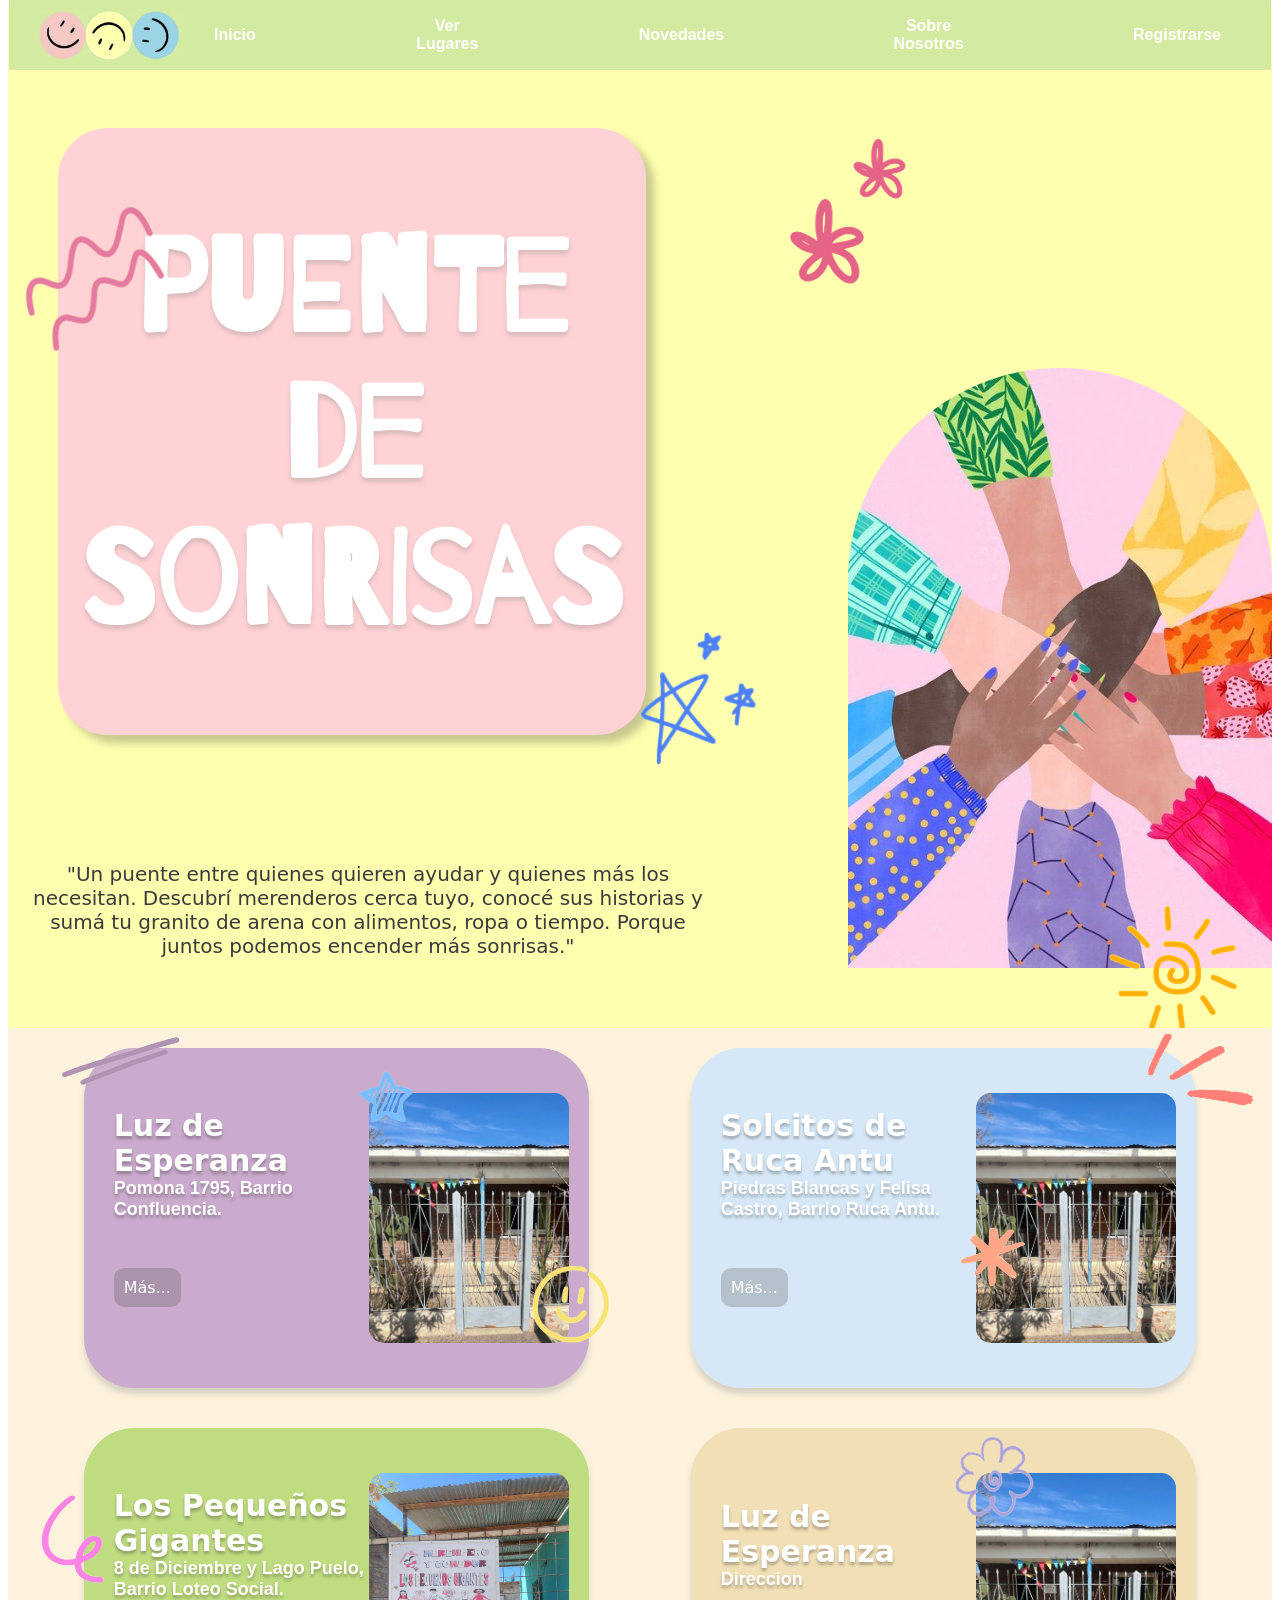
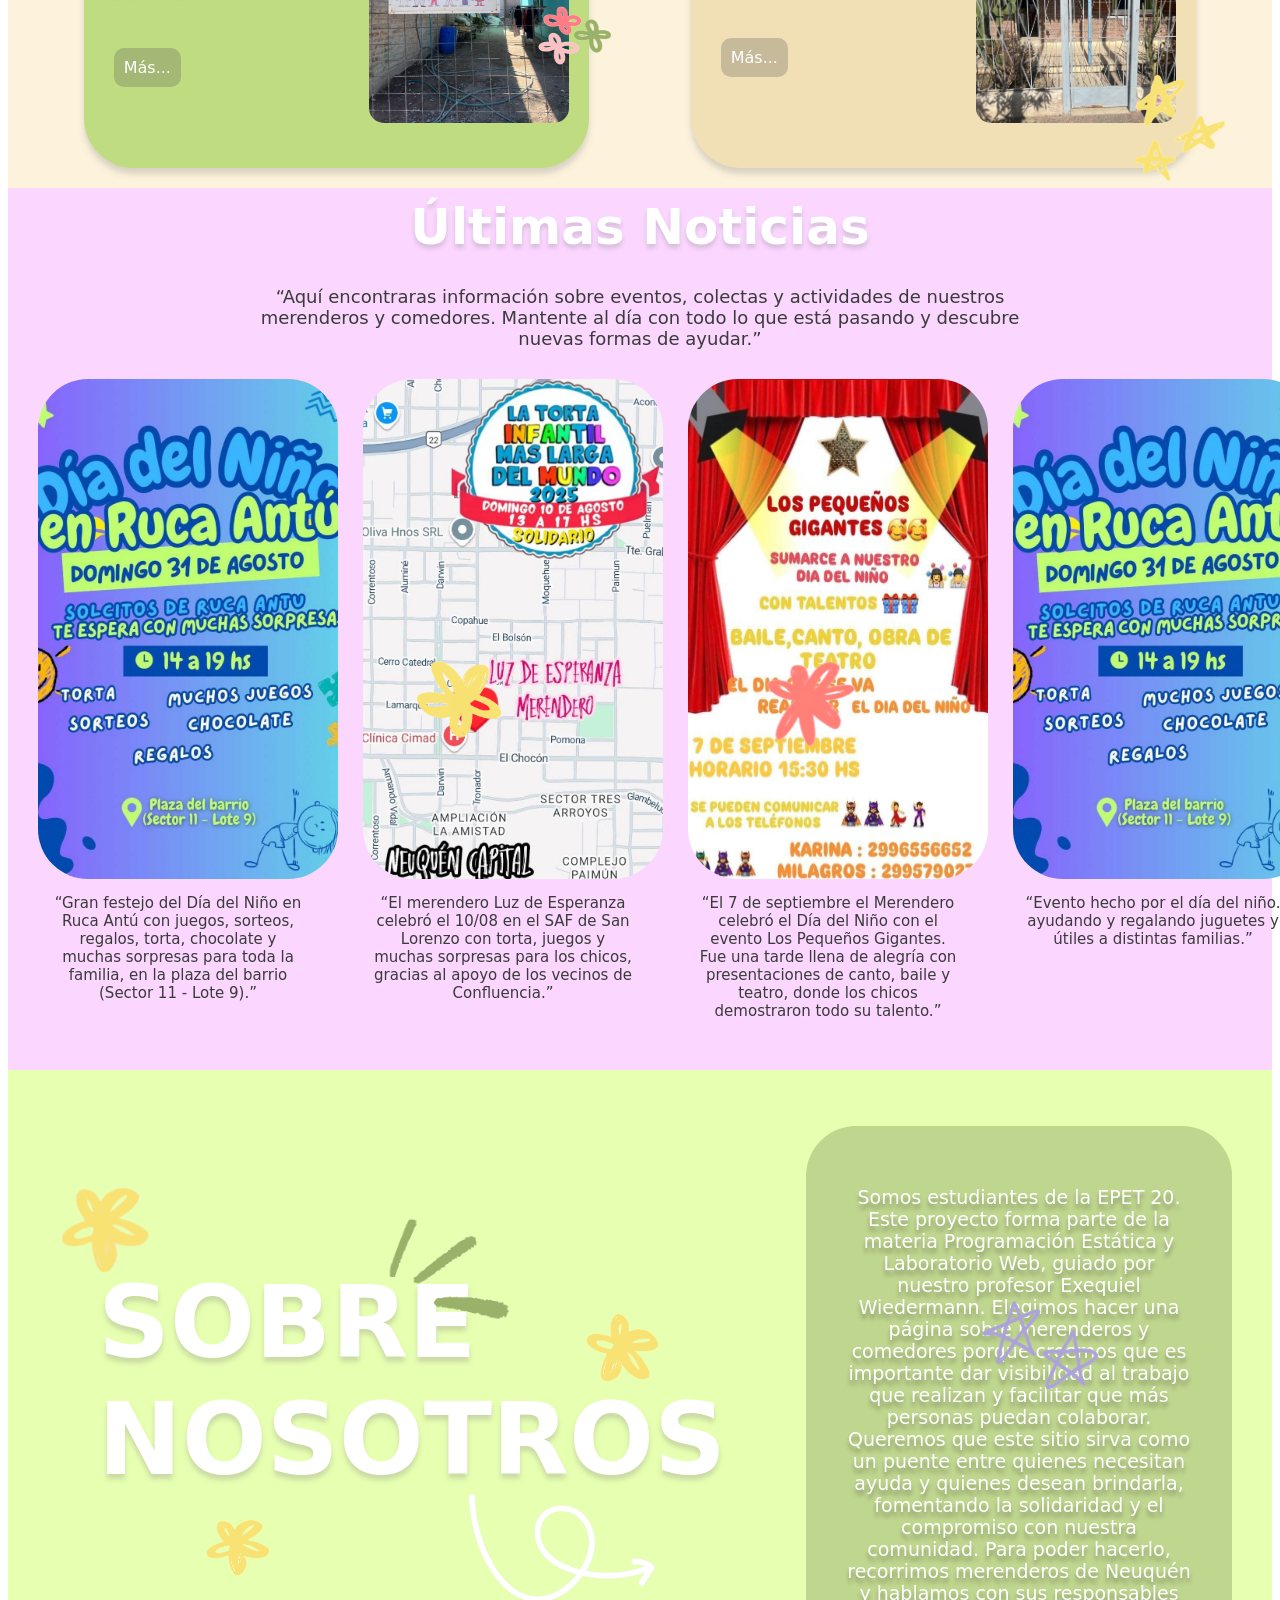
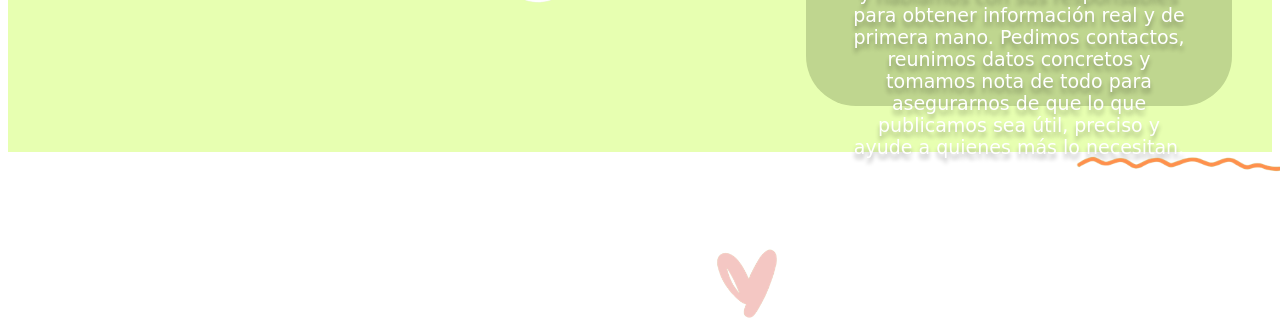
==== commit a5e954bf: "Merge branch 'developN' of https://github.com/NatanaelMeza/ProyectoMerendero into developM" ====
--- a/Index.html
+++ b/Index.html
@@ -1,6 +1,8 @@
 <html>
     <head>
         <title>Puente De Sonrisas</title>
+        <meta charset="UTF-8"/> 
+        <meta name="viewport" content="width=device-width, initial-scale=1.0"/>
         <link rel="stylesheet" href="Css/estilo.css">
         <link href="https://fonts.googleapis.com/css2?family=Barrio&display=swap" rel="stylesheet">
     </head>
@@ -91,15 +93,15 @@
                     <div class="caja3">
                         <div class="texto">
                             <div class="TextVL">
-                                <h2>Luz de Esperanza</h2>
-                                <h3>Direccion</h3></br>
+                                <h2>Los Pequeños Gigantes</h2>
+                                <h3>8 de Diciembre y Lago Puelo, Barrio Loteo Social.</h3></br>
                             </div>
                             <div class="Btn">
                                 <a href="Merendero3.html" class="BtnMas">Más...</a>
                             </div>
                         </div>
                         <div class="imagen3">
-                            <img src="Imagenes/Img_Merendero1-inicio.jpg" class="ImgIn">
+                            <img src="Imagenes/Img_Merendero3-inicio.jpg" class="ImgIn">
                         </div>
                     </div>
                     <div class="caja4">
@@ -149,14 +151,20 @@
                     <div>
                         <img src="Imagenes/Img_inicio_Noticia_02.jpg" class="novedadesImg">
                         <p class="descripNovedades">
-                            “El merendero Luz de Esperanza celebró el 10/08 en el SAF de San Lorenzo con torta, juegos y muchas sorpresas para los chicos, gracias al apoyo de los vecinos de Confluencia.”
-                        </p>
-                    </div>
-                    <div>
-                        <img src="Imagenes/Img_inicio_Noticias_01.jpg" class="novedadesImg">
-                        <p class="descripNovedades">
-                            “Evento hecho por el día del niño. 
-                            ayudando y regalando juguetes y útiles a distintas familias.”
+                            “El merendero Luz de Esperanza celebró el 
+                            10/08 en el SAF de San Lorenzo con torta, 
+                            juegos y muchas sorpresas para los chicos, 
+                            gracias al apoyo de los vecinos de Confluencia.”
+                        </p>
+                    </div>
+                    <div>
+                        <img src="Imagenes/Img_inicio_Noticia_03.jpg" class="novedadesImg">
+                        <p class="descripNovedades">
+                            “El 7 de septiembre el Merendero celebró el 
+                            Día del Niño con el evento Los Pequeños Gigantes. 
+                            Fue una tarde llena de alegría con presentaciones 
+                            de canto, baile y teatro, donde los chicos 
+                            demostraron todo su talento.”
                         </p>
                     </div>
                     <div>
@@ -184,7 +192,7 @@
                 <div class="parrafoD"> 
                         <p class="parrafo">
                             Somos estudiantes de la EPET 20.
-                            Este proyecto forma parte de la materia Programación Estática y laboratorio Web,
+                            Este proyecto forma parte de la materia Programación Estática y Laboratorio Web,
                             guiado por nuestro profesor Exequiel Wiedermann.
                             Elegimos hacer una página sobre merenderos y comedores porque creemos que es importante dar visibilidad al trabajo que realizan y facilitar que más personas puedan colaborar. Queremos que este sitio sirva como un puente entre quienes necesitan ayuda y quienes desean brindarla, fomentando la solidaridad y el compromiso con nuestra comunidad.
                             Para poder hacerlo, recorrimos merenderos de Neuquén y hablamos con sus responsables para obtener información real y de primera mano. Pedimos contactos, reunimos datos concretos y tomamos nota de todo para asegurarnos de que lo que publicamos sea útil, preciso y ayude a quienes más lo necesitan.
--- a/Css/estilo.css
+++ b/Css/estilo.css
@@ -51,16 +51,53 @@
     margin-bottom: 50px;
 }
 
+@media(min-width: 1600px){
+    .Titulo {
+        max-width: 90%;
+    }
+    #Titulo {
+        font-size: 200px; 
+    }
+    #ParrafoI {
+        width: 90%;
+        font-size: 32px;
+        margin-left: auto;
+        margin-right: auto;
+        padding-top: 20px;
+    }
+    .fila, .filaA, .filaB, .galeriaNovedades{
+        gap: 5%;
+        padding-left: 8%;
+        padding-right: 8%;
+    }
+    .barranav{
+        padding-left: 8%;
+        padding-right: 8%;
+    }
+    .parrafoD{
+        width: 60%;
+        margin-left: 10%;
+        margin-right: 10%;
+        font-size: 120%;
+    }
+    .parrafoNosotros{
+        font-size: 400%;
+    }
+}
+
 .Titulo{
     background-color: #ffd2d5;
-    width:700px;
-    height: 400px;
+    width: 70%;
+    min-width: 320px;
+    max-width: 900px;
+    height: 90%;
     border-radius: 50px;
     padding-top: 10px;
     display: flex;
     align-items: center;
     margin-left: 50px ;
     font-family: 'Barrio', cursive;
+    box-shadow: 8px 8px 8px rgba(68, 68, 68, 0.3);
 }
 
 #Titulo{
@@ -93,40 +130,46 @@
 
 
 .deco1inicio{
-    position: absolute;
-    bottom: 470px;
-    right: 1030px;
+    margin: 0 auto;
+    position: absolute;
+    bottom: 60%;
+    right: 86%;
     width: 180px;
     height: 160px;
 }
 
 .deco2inicio{
-    position: absolute;
-    padding-top: 300px;
-    padding-left: 600px;
+    margin: 0 auto;
+    position: absolute;
+    top: 70%;
+    left: 48%;
     width: 160px;
     height: 140px;
 }
 
 .deco3inicio{
-    position: absolute;
-    padding-left: 930px;
+    margin: 0 auto;
+    position: absolute;
+    left: 60%;
 }
 
 .deco4inicio{
-    position: absolute;
-    padding-top: 470px;
-    padding-left: 1030px;
+    margin: 0 auto;
+    position: absolute;
+    top: 100%;
+    left: 85%;
 }
 
 /*Página 2*/
 
 #fondo2{
+    margin: auto;
     position: relative;
     background-color:#fdf3dd;
 }
 
 .filaA,.filaB{
+    margin: auto;
     display: flex;
     gap: 50px;
     padding:20px 50px 20px 50px;
@@ -134,6 +177,7 @@
 }
 
 .caja1,.caja2,.caja3,.caja4{
+    margin: auto;
     width: 40%;
     height: 300px;
     border-radius: 50px;
@@ -141,6 +185,8 @@
     justify-content: space-between;
     align-items: center;
     padding: 20px;
+    box-shadow: 0 6px 6px rgba(134, 133, 133, 0.3);
+    transition: all 0.3s ease;
 }
 
 .caja1:hover,.caja2:hover,.caja3:hover,.caja4:hover{
@@ -148,19 +194,24 @@
 }
 
 .caja1{
+    margin: auto;
     background-color: #CAAACD;
 }
 .caja2{
+    margin: auto;
     background-color: #D6E8F7;
 }
 .caja3{
+    margin: auto;
     background-color: #BFDC80;
 }
 .caja4{
+    margin: auto;
     background-color: #F1DFB6;
 }
 
 .texto{
+    margin: auto;
     font-size: 20px;
     color: white;
     text-align: left;
@@ -168,11 +219,13 @@
 }
 
 .TextVL{
+    margin: auto;
     padding-bottom: 35px;
     text-shadow: 0 3px 3px rgba(34, 34, 34, 0.3);
 }
 
 .BtnMas{
+    margin: auto;
     background-color:#5b5e5548;
     border-radius: 10px;
     text-decoration: none;
@@ -180,88 +233,113 @@
     padding: 10px;
     font-family: system-ui, -apple-system, BlinkMacSystemFont, 'Segoe UI', Roboto, Oxygen, Ubuntu, Cantarell, 'Open Sans', 'Helvetica Neue', sans-serif;
     font-size: 16px;
+    transition: box-shadow 0.3s ease;
+}
+
+.BtnMas:hover{
+    box-shadow: 0px 4px 6px rgba(0, 0, 0, 0.4);
 }
 
 .Btn{
+    margin: auto;
     padding-bottom: 30px;
 }
 
 .ImgIn{
+    margin: auto;
     width: 200px;
     height: 250px;
     border-radius: 15px;
 }
 
 #imgCuatroflores{
-    margin: auto;
-    position: absolute;
-    z-index: 4;
-    top: 500px;
-    left: 540px;
+    margin: 0 auto;
+    position: absolute;
+    z-index: 4;
+    top: 80%;
+    left: 45%;
+    transform: translate(-50%, -50%);
+    width: 15%;
 }
 
 #imgFlor{
-    margin: auto;
-    position: absolute;
-    z-index: 4;
-    top: 375px;
-    left: 910px;
+    margin: 0 auto;
+    position: absolute;
+    z-index: 4;
+    top: 60%;
+    left: 78%;
+    transform: translate(-50%, -50%);
+    width: 15%;
 }
 
 #imgPestaña{
-    margin: auto;
-    position: absolute;
-    z-index: 4;
-    right: 20px;
-    bottom: 650px;
+    margin: 0 auto;
+    position: absolute;
+    z-index: 4;
+    left: 94%;
+    bottom: 75%;
+    transform: translate(-50%, -50%);
+    width: 15%;
 }
 
 #imgRulo{
-    margin: auto;
-    position: absolute;
-    z-index: 4;
-    top: 480px;
-    left: 11px;
+    margin: 0 auto;
+    position: absolute;
+    z-index: 4;
+    top: 67%;
+    right: 80%;
+    transform: translate(-50%, -50%);
+    width: 15%;
 }
 
 #imgEstrellas{
-    margin: auto;
-    position: absolute;
-    z-index: 4;
-    top: 635px;
-    right: 20px;
+    margin: 0 auto;
+    position: absolute;
+    z-index: 4;
+    top: 93%;
+    left: 93%;
+    transform: translate(-50%, -50%);
+    width: 15%;
 }
 
 #imgRayitas{
-    margin: auto;
-    position: absolute;
-    z-index: 4;
-    bottom: 640px;
-    left: 60px;
+    margin: 0 auto;
+    position: absolute;
+    z-index: 4;
+    bottom: 75%;
+    left: 9%;
+    transform: translate(-50%, -50%);
+    width: 15%;
 }
 
 #imgCarita{
-    margin: auto;
-    position: absolute;
-    z-index: 4;
-    top: 170px;
-    left: 520px;
+    margin: 0 auto;
+    position: absolute;
+    z-index: 4;
+    top: 37%;
+    left: 45%;
+    transform: translate(-50%, -50%);
+    width: 15%;
 }
 
 #imgEstrella{
-    margin: auto;
-    position: absolute;
-    z-index: 4;
-    bottom: 635px;
-    left: 360px;
+    margin: 0 auto;
+    position: absolute;
+    z-index: 4;
+    bottom: 77%;
+    left: 30%;
+    transform: translate(-50%, -50%);
+    width: 11%;
 }
 
 #imgAsterisco{
-    margin: auto;
-    position: absolute;
-    z-index: 4;
-    top: 160px;
-    right: 250px;
+    margin: 0 auto;
+    position: absolute;
+    z-index: 4;
+    top: 30%;
+    right: 9%;
+    transform: translate(-50%, -50%);
+    width: 13%;
 }
 
 /*Página 3*/
@@ -316,24 +394,29 @@
 }
 
 .deco1NV{
+    margin: 0 auto;
     position:absolute;
-    margin: auto;
-    left: 425px;
     z-index: 1;
-    top: 1565px;
-    width: 145px;
-    height: 145px;
+    top: 255%;
+    left: 36%;
+    transform: translate(-50%, -50%);
+    width: 11%;
+    height: auto;
 }
 .deco2NV{
+    margin: 0 auto;
     position:absolute;
-    margin: auto;
-    left: 795px;
-    top: 1605px;
+    left: 63%;
+    top: 256%;
+    transform: translate(-50%, -50%);
+    width: 9%;
+    height: auto;
 }
 
 /*Fondo 4*/
 
 .fondoD {
+    margin: auto;
     background-color: #e7ffb1;
     padding-left: 90px;
     padding-top: 10px;
@@ -343,15 +426,18 @@
 }
 
 h2{
+    margin: auto;
     font-family: system-ui, -apple-system, BlinkMacSystemFont, 'Segoe UI', Roboto, Oxygen, Ubuntu, Cantarell, 'Open Sans', 'Helvetica Neue', sans-serif;
 }
 
 h3{
+    margin: auto;
     font-family: Arial, Helvetica, sans-serif;   
     font-size: 18px;
 }
 
 .parrafoD {
+    margin: auto;
     color: white;
     background-color: #bfd68f;
     width:700px;
@@ -378,7 +464,7 @@
     text-shadow: 0 5px 5px rgba(134, 133, 133, 0.3);
 }
 .decorativa1{
-    margin: auto;
+    margin: 0 auto;
     position: relative;
     width: 180px;
     height: 180px;
@@ -386,7 +472,7 @@
     left: 260px;
 }
 .decorativa2{
-    margin: auto;
+    margin: 0 auto;
     position: relative;
     top:150px;
     left: 280px;
@@ -394,13 +480,13 @@
     height: 120px;
 }
 .decorativa3{
-    margin: auto;
+    margin: 0 auto;
     position: relative;
     top: 20px;
     right: 350px;
 }
 .decorativa4{
-    margin: auto;
+    margin: 0 auto;
     position: relative;
     bottom:150px;
     left: 90px;
@@ -408,7 +494,7 @@
     height: 100px;
 }
 .decorativa5{
-    margin: auto;
+    margin: 0  auto;
     position: relative;
     bottom:60px;
     left: 230px;
@@ -416,26 +502,26 @@
     height: 250px;
 }
 .decorativa7{
-    margin: auto;
-    position: relative;
-    bottom: 30px;
-    left: 300px;
+    margin: 0 auto;
+    position: relative;
+    bottom: 5%;
+    left: 65%;
     width: 220px;
     height: 60px;
 }
 .decorativa8{
-    margin: auto;
-    position: relative;
-    bottom: 530px;
-    left: 180px;
+    margin: 0 auto;
+    position: relative;
+    bottom: 105%;
+    left: 38%;
     width: 128px;
     height: 110px;
 }
 .decorativa9{
-    margin: auto;
-    position: relative;
-    bottom:5px;
-    right: 380px;
+    margin: 0 auto;
+    position: relative;
+    bottom: 1%;
+    right: 78%;
     width: 80px;
     height: 80px;
 }
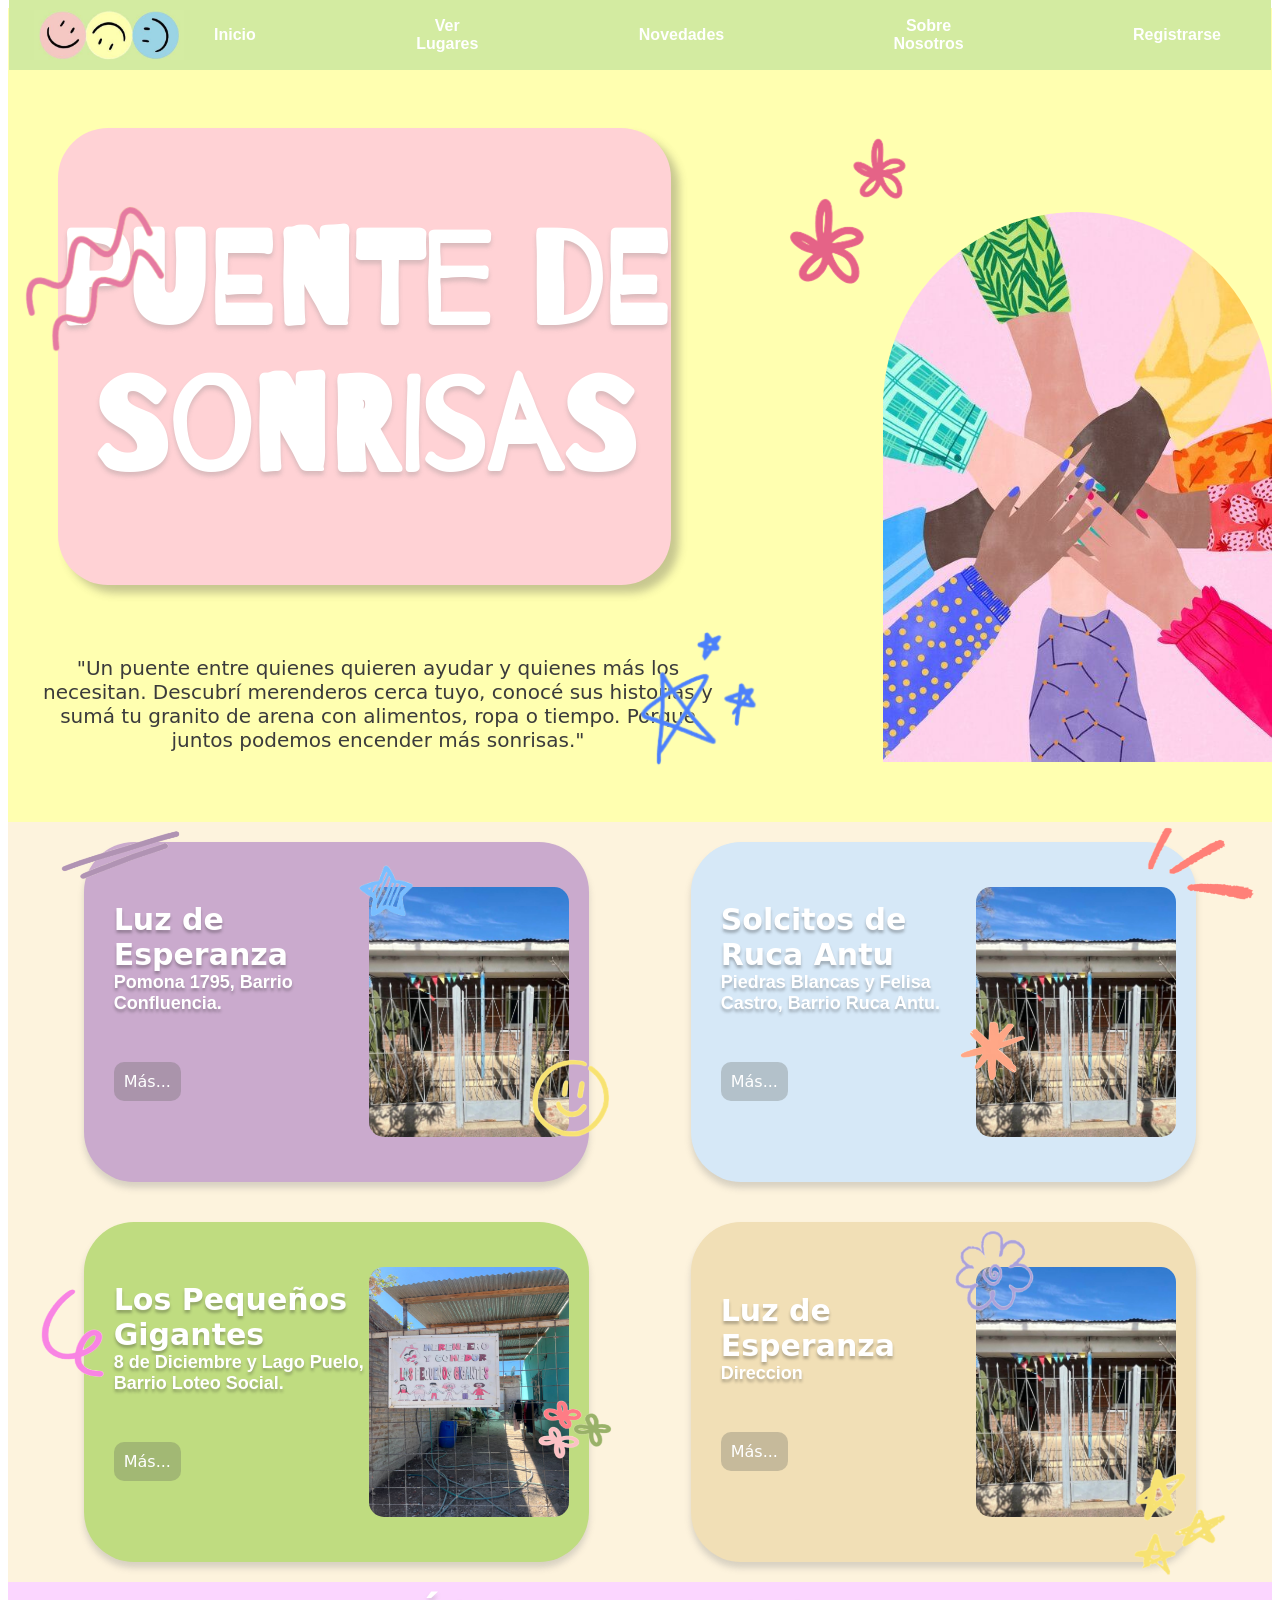
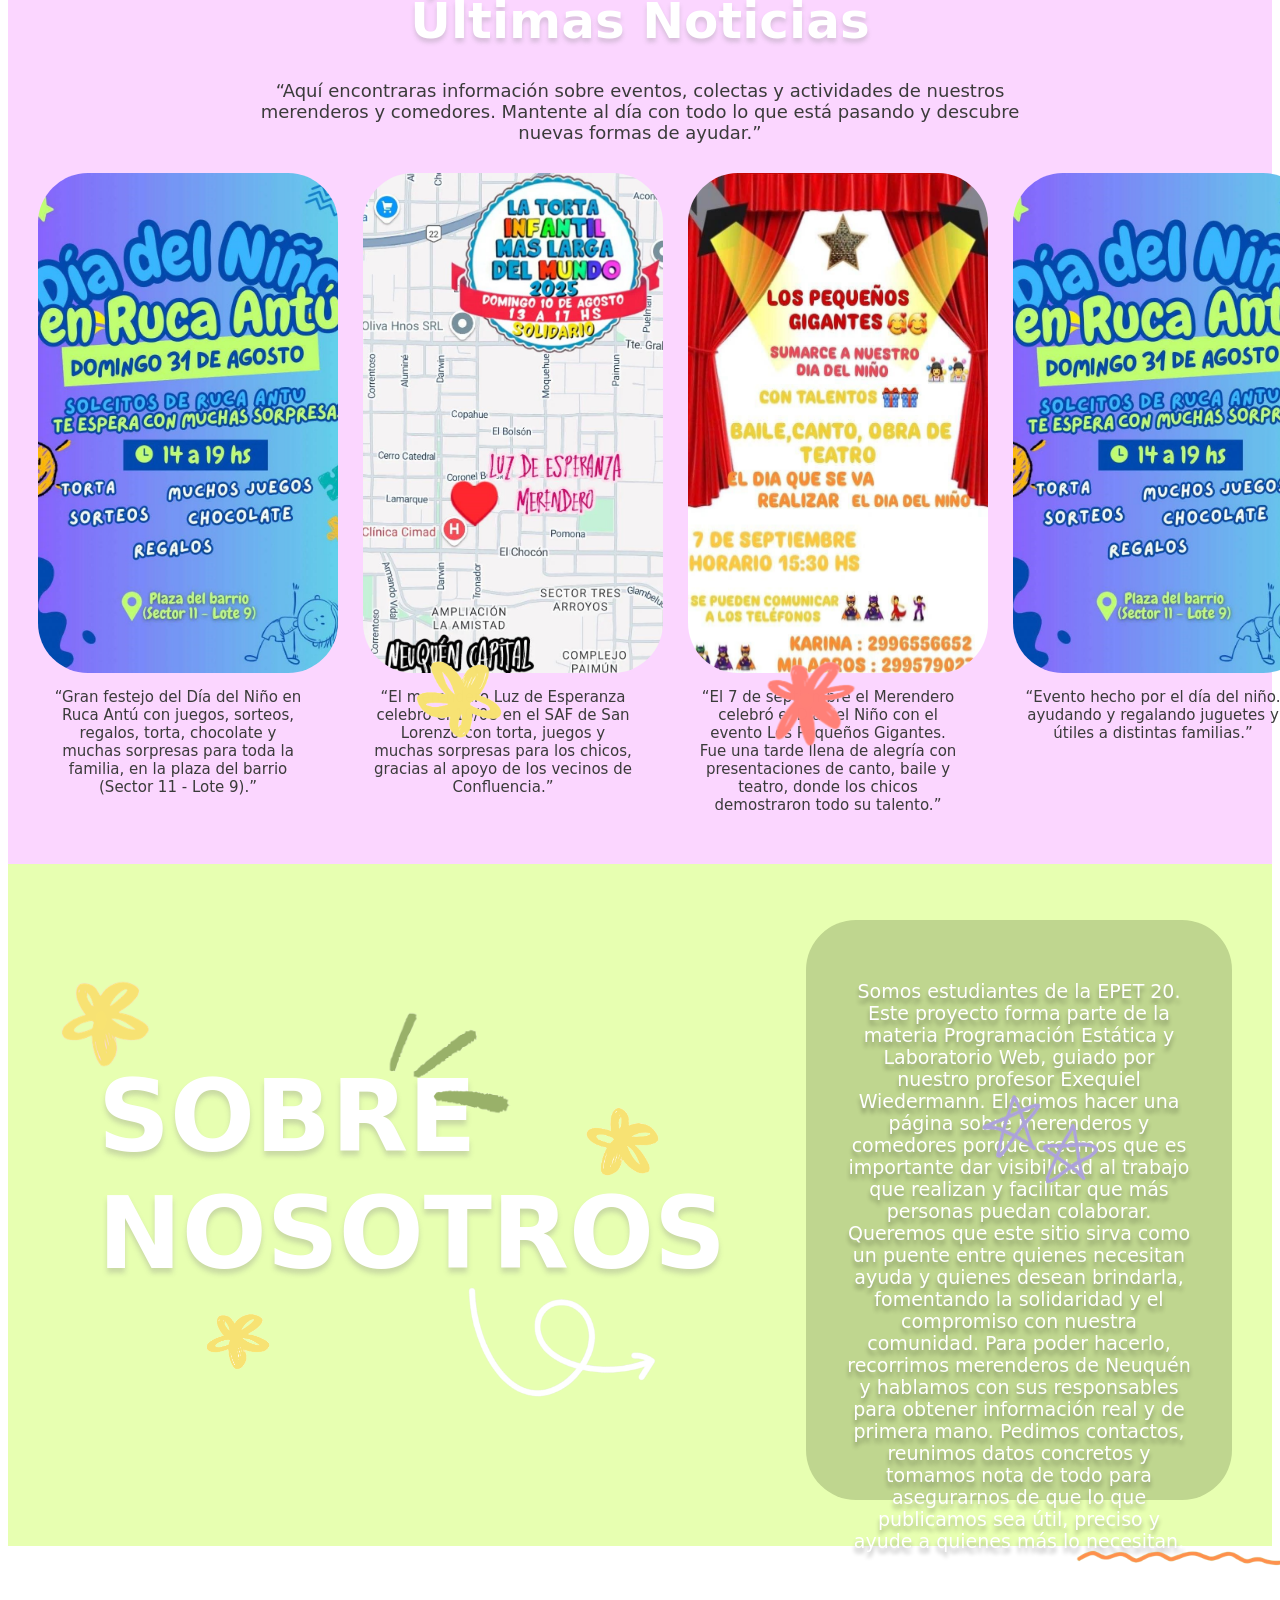
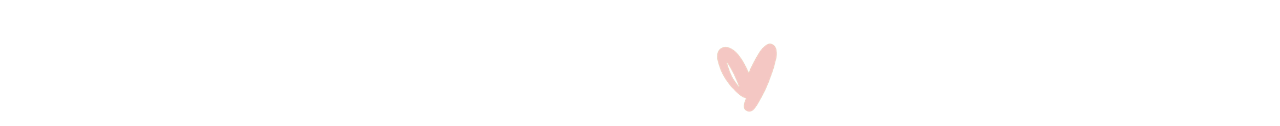
==== commit c05d3bf0: "Agrego enlace de registro a index" ====
--- a/Index.html
+++ b/Index.html
@@ -21,7 +21,7 @@
                             <a href="#Fondo2">Ver Lugares</a>
                             <a href="#Fondo3">Novedades</a>
                             <a href="#Fondo4">Sobre Nosotros</a>
-                            <a href="">Registrarse</a>
+                            <a href="Registro.html">Registrarse</a>
                         </div>
                 </div>
 
--- a/Css/estilo.css
+++ b/Css/estilo.css
@@ -43,7 +43,7 @@
 }
 
 .fila{
-    display: flex;
+    display: flex;;
 }
 
 .columna{
@@ -92,7 +92,6 @@
     max-width: 900px;
     height: 90%;
     border-radius: 50px;
-    padding-top: 10px;
     display: flex;
     align-items: center;
     margin-left: 50px ;
@@ -110,8 +109,7 @@
 #ParrafoI{
     font-size: 20px;
     width: 700px;
-    margin-left: 10px ;
-    padding-top: 50px;
+    margin-left: 20px ;
     text-align: center;
     color: #3b3b3b;
     font-family: system-ui, -apple-system, BlinkMacSystemFont, 'Segoe UI', Roboto, Oxygen, Ubuntu, Cantarell, 'Open Sans', 'Helvetica Neue', sans-serif;
@@ -123,9 +121,9 @@
 }
 
 #InicioImg{
+    border-radius: 500px 500px 0px 0px;
+    max-height: 550px;
     width: auto;
-    height: 600px;
-    border-radius: 500px 500px 0px 0px;
 }
 
 
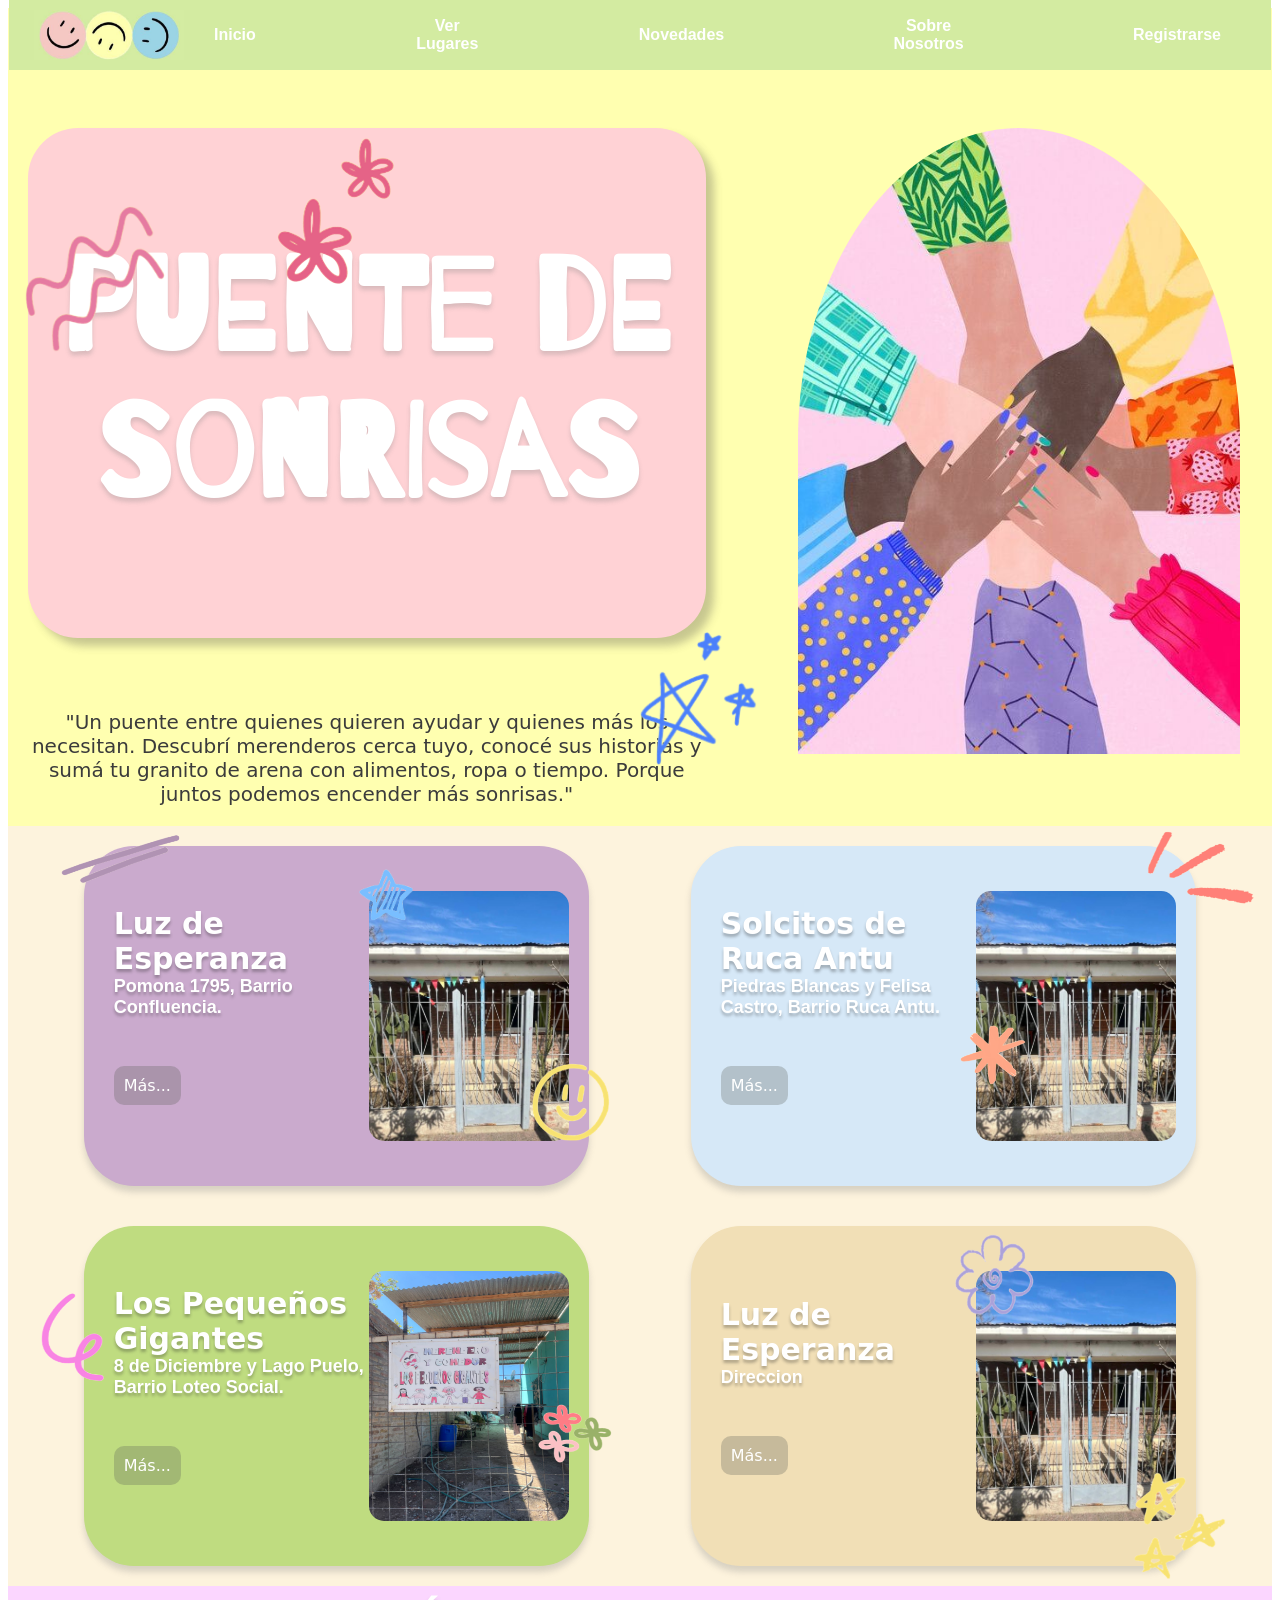
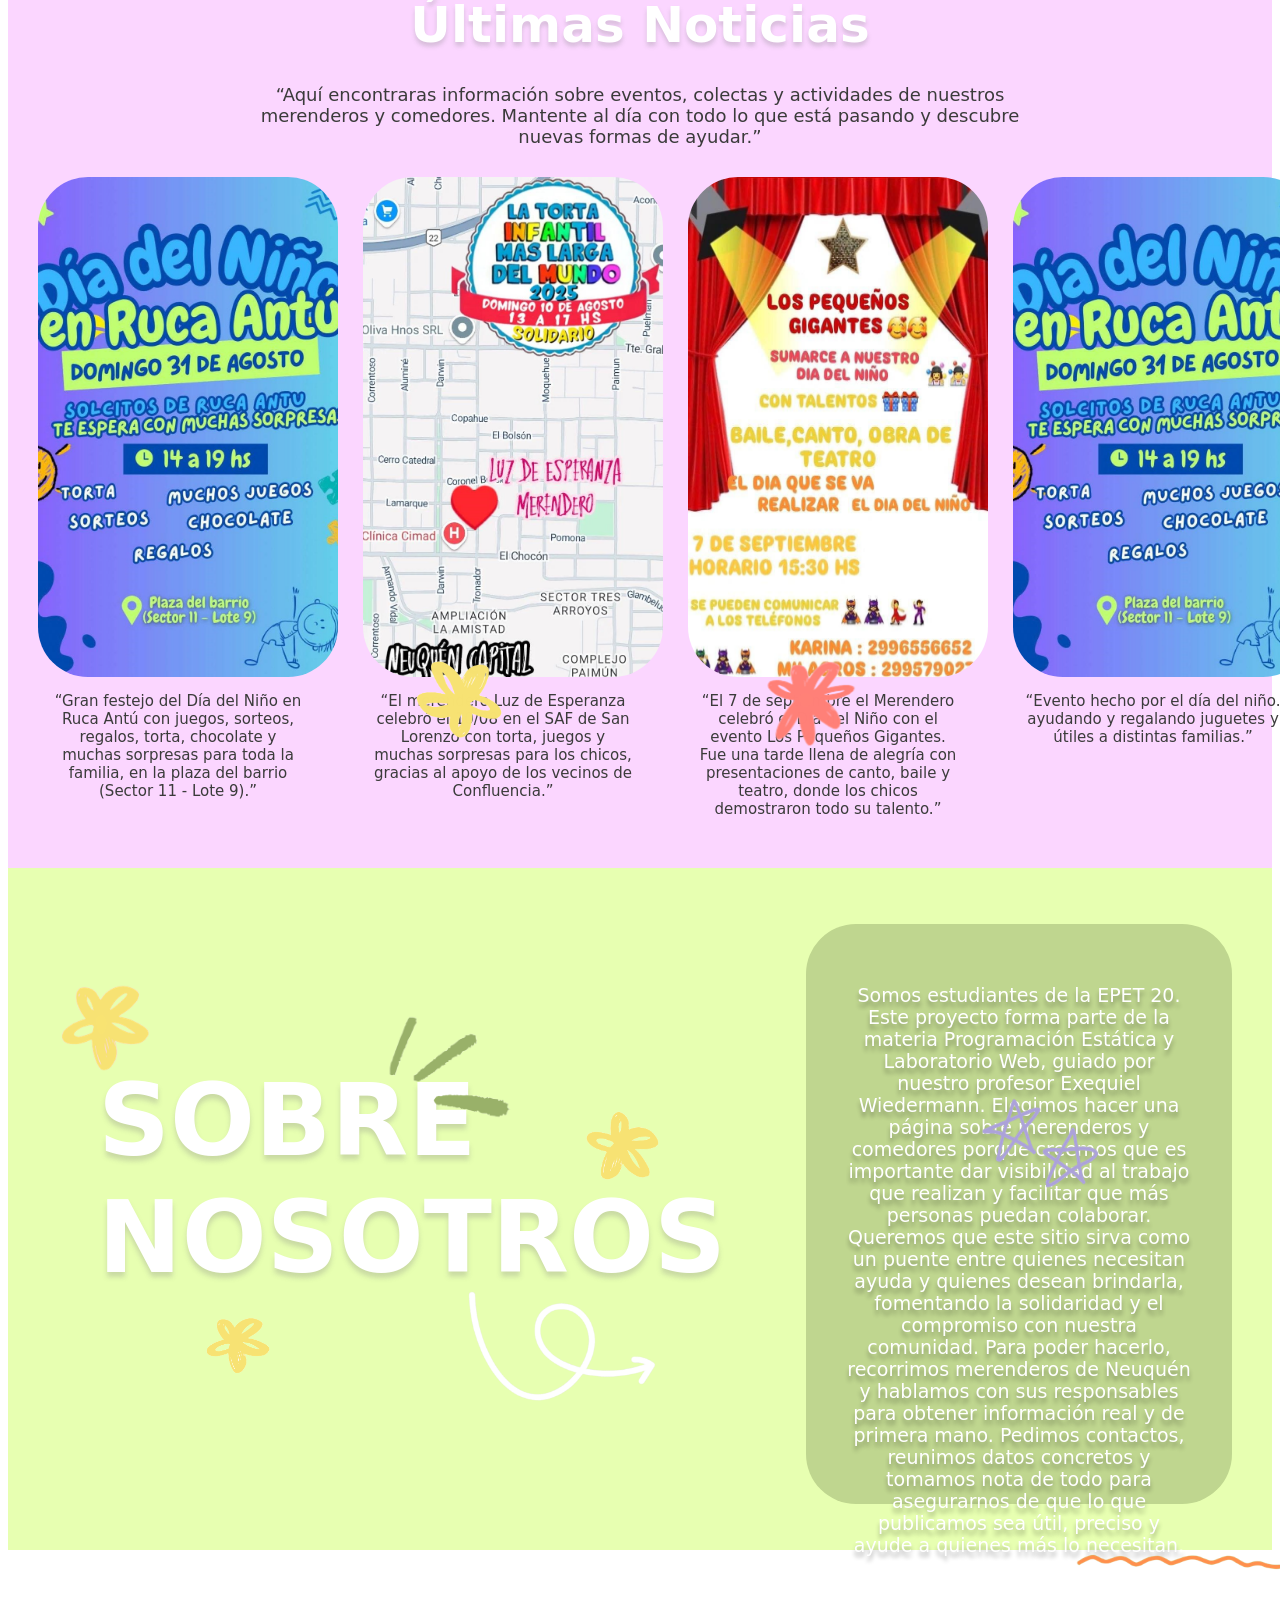
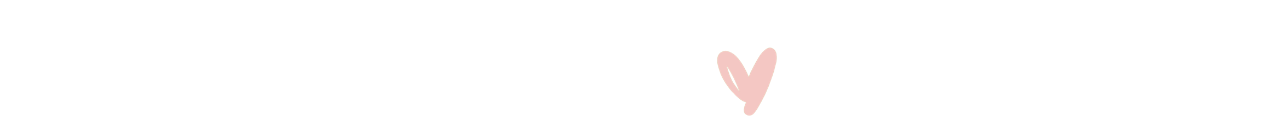
==== commit 3a483a1b: "Acomodo el css de index para pantallas grandes" ====
--- a/Index.html
+++ b/Index.html
@@ -15,7 +15,8 @@
                     <img src="Imagenes/Icono_inicio_Sol.png" class="deco4inicio">
                 </div>
                 <div class="barranav">
-                    <div class="logo"><img src="Imagenes/icono_inicio_01.jpg" alt="logo" width="150px" height="50px"></div>
+                    <div class="logo">
+                        <img src="Imagenes/icono_inicio_01.jpg" alt="logo" width="150px" height="50px"></div>
                         <div class="barraLinks">
                             <a href="#Fondo1">Inicio</a>
                             <a href="#Fondo2">Ver Lugares</a>
--- a/Css/estilo.css
+++ b/Css/estilo.css
@@ -43,12 +43,90 @@
 }
 
 .fila{
-    display: flex;;
+    display: flex;
+    gap: 270px;
 }
 
 .columna{
-    display:grid;
-    margin-bottom: 50px;
+    width: 500px;
+    min-width: 520px;
+    max-width: 600px;
+}
+
+.Titulo{
+    background-color: #ffd2d5;
+    width: 130%;
+    border-radius: 50px;
+    margin-left: 20px;
+    font-family: 'Barrio', cursive;
+    box-shadow: 8px 8px 8px rgba(68, 68, 68, 0.3);
+    flex-direction: column;
+    align-items: center;
+    padding: 1px;
+}
+
+#Titulo{
+    font-size: 130px;
+    text-align:  center;
+    color: white;
+    text-shadow: 0 4px 4px rgba(134, 133, 133, 0.3);
+}
+
+#ParrafoI{
+    font-size: 20px;
+    width: 130%;
+    padding-left: 4%;
+    padding-top: 10%;
+    text-align: center;
+    color: #3b3b3b;
+    font-family: system-ui, -apple-system, BlinkMacSystemFont, 'Segoe UI', Roboto, Oxygen, Ubuntu, Cantarell, 'Open Sans', 'Helvetica Neue', sans-serif;
+}
+
+.Manos{
+    align-items: flex-start;
+    width: 35%;
+    min-width: 300px;
+    padding-bottom: 5%;
+}
+
+#InicioImg{
+    height: auto;
+    width: 100%;
+    max-width: 500px;
+    display: block;
+    border-radius: 100% 100% 0% 0%;
+}
+
+
+.deco1inicio{
+    margin: 0 auto;
+    position: absolute;
+    bottom: 60%;
+    right: 86%;
+    width: 180px;
+    height: 160px;
+}
+
+.deco2inicio{
+    margin: 0 auto;
+    position: absolute;
+    top: 70%;
+    left: 48%;
+    width: 160px;
+    height: 140px;
+}
+
+.deco3inicio{
+    margin: 0 auto;
+    position: absolute;
+    left: 20%;
+}
+
+.deco4inicio{
+    margin: 0 auto;
+    position: absolute;
+    top: 100%;
+    left: 85%;
 }
 
 @media(min-width: 1600px){
@@ -83,79 +161,6 @@
     .parrafoNosotros{
         font-size: 400%;
     }
-}
-
-.Titulo{
-    background-color: #ffd2d5;
-    width: 70%;
-    min-width: 320px;
-    max-width: 900px;
-    height: 90%;
-    border-radius: 50px;
-    display: flex;
-    align-items: center;
-    margin-left: 50px ;
-    font-family: 'Barrio', cursive;
-    box-shadow: 8px 8px 8px rgba(68, 68, 68, 0.3);
-}
-
-#Titulo{
-    font-size: 130px;
-    text-align:  center;
-    color: white;
-    text-shadow: 0 4px 4px rgba(134, 133, 133, 0.3);
-}
-
-#ParrafoI{
-    font-size: 20px;
-    width: 700px;
-    margin-left: 20px ;
-    text-align: center;
-    color: #3b3b3b;
-    font-family: system-ui, -apple-system, BlinkMacSystemFont, 'Segoe UI', Roboto, Oxygen, Ubuntu, Cantarell, 'Open Sans', 'Helvetica Neue', sans-serif;
-}
-
-.Manos{
-    margin: auto;
-    margin-bottom: 60px;
-}
-
-#InicioImg{
-    border-radius: 500px 500px 0px 0px;
-    max-height: 550px;
-    width: auto;
-}
-
-
-.deco1inicio{
-    margin: 0 auto;
-    position: absolute;
-    bottom: 60%;
-    right: 86%;
-    width: 180px;
-    height: 160px;
-}
-
-.deco2inicio{
-    margin: 0 auto;
-    position: absolute;
-    top: 70%;
-    left: 48%;
-    width: 160px;
-    height: 140px;
-}
-
-.deco3inicio{
-    margin: 0 auto;
-    position: absolute;
-    left: 60%;
-}
-
-.deco4inicio{
-    margin: 0 auto;
-    position: absolute;
-    top: 100%;
-    left: 85%;
 }
 
 /*Página 2*/
